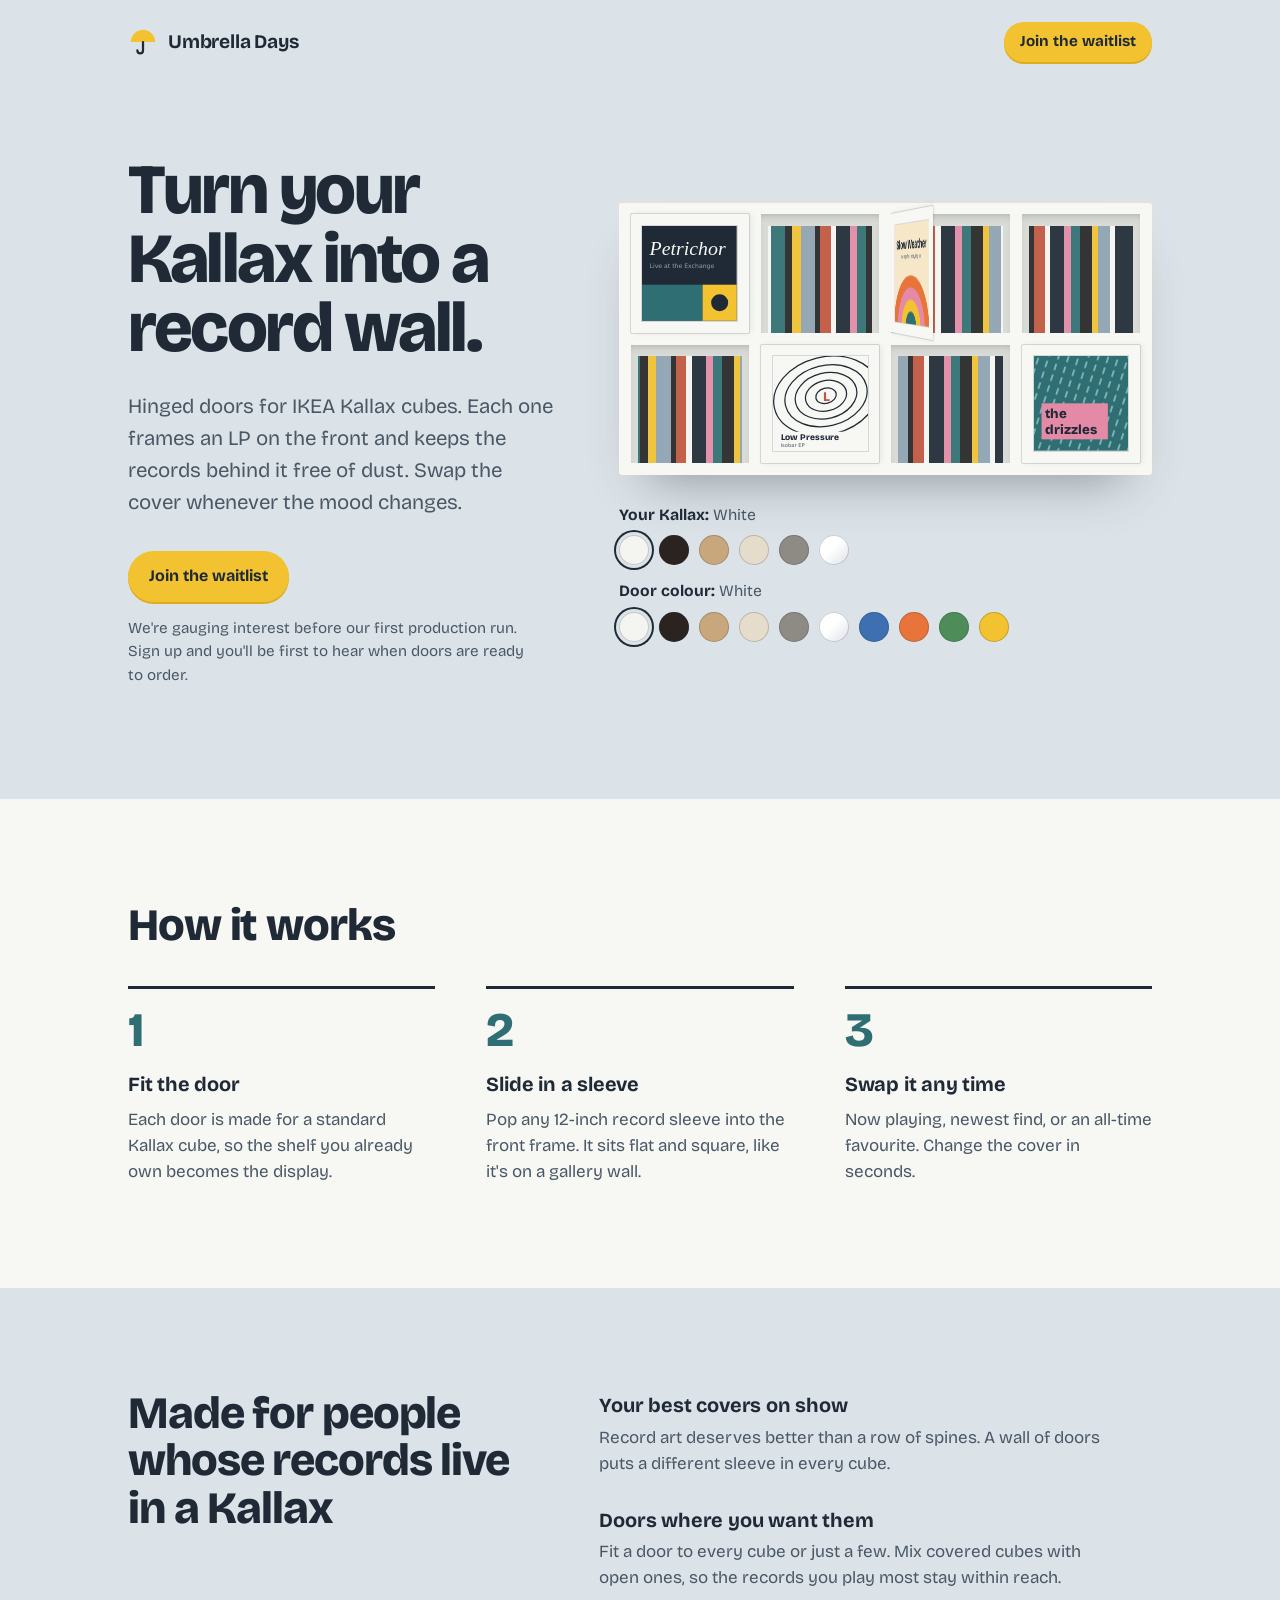
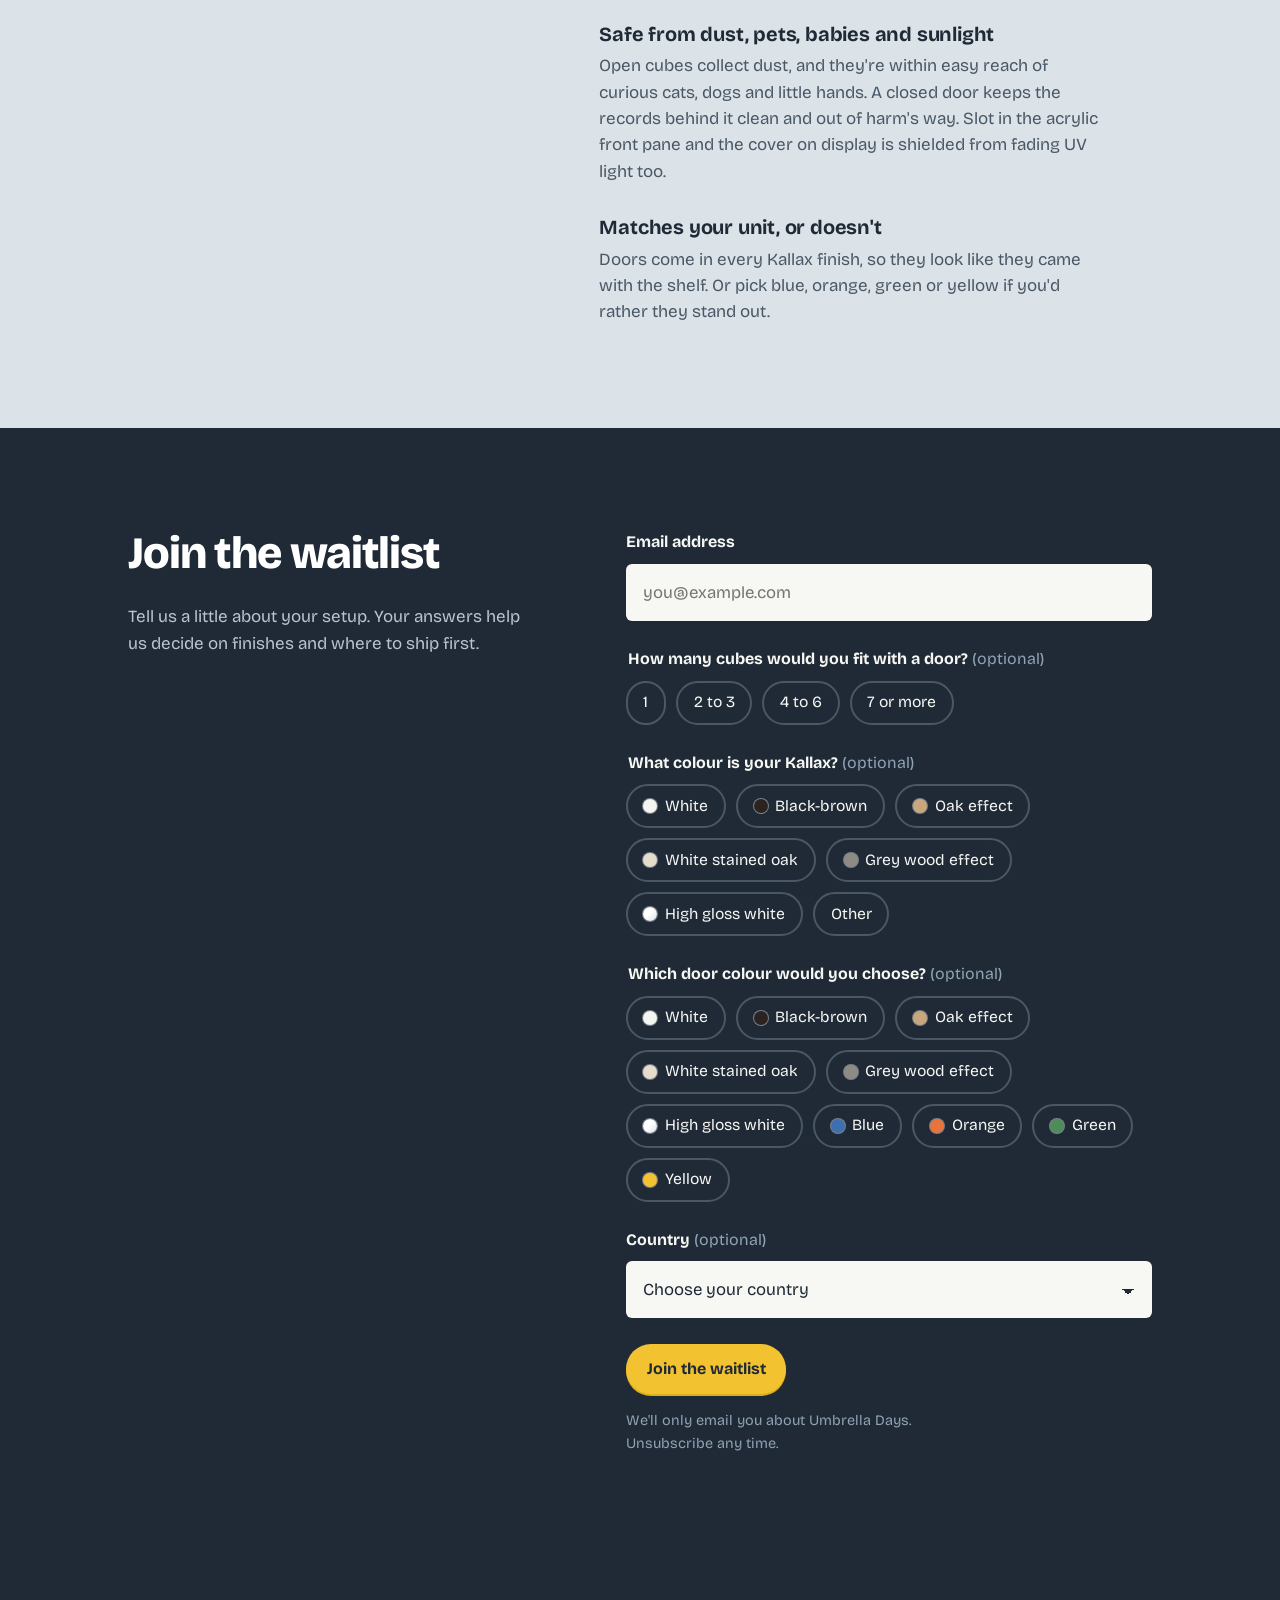
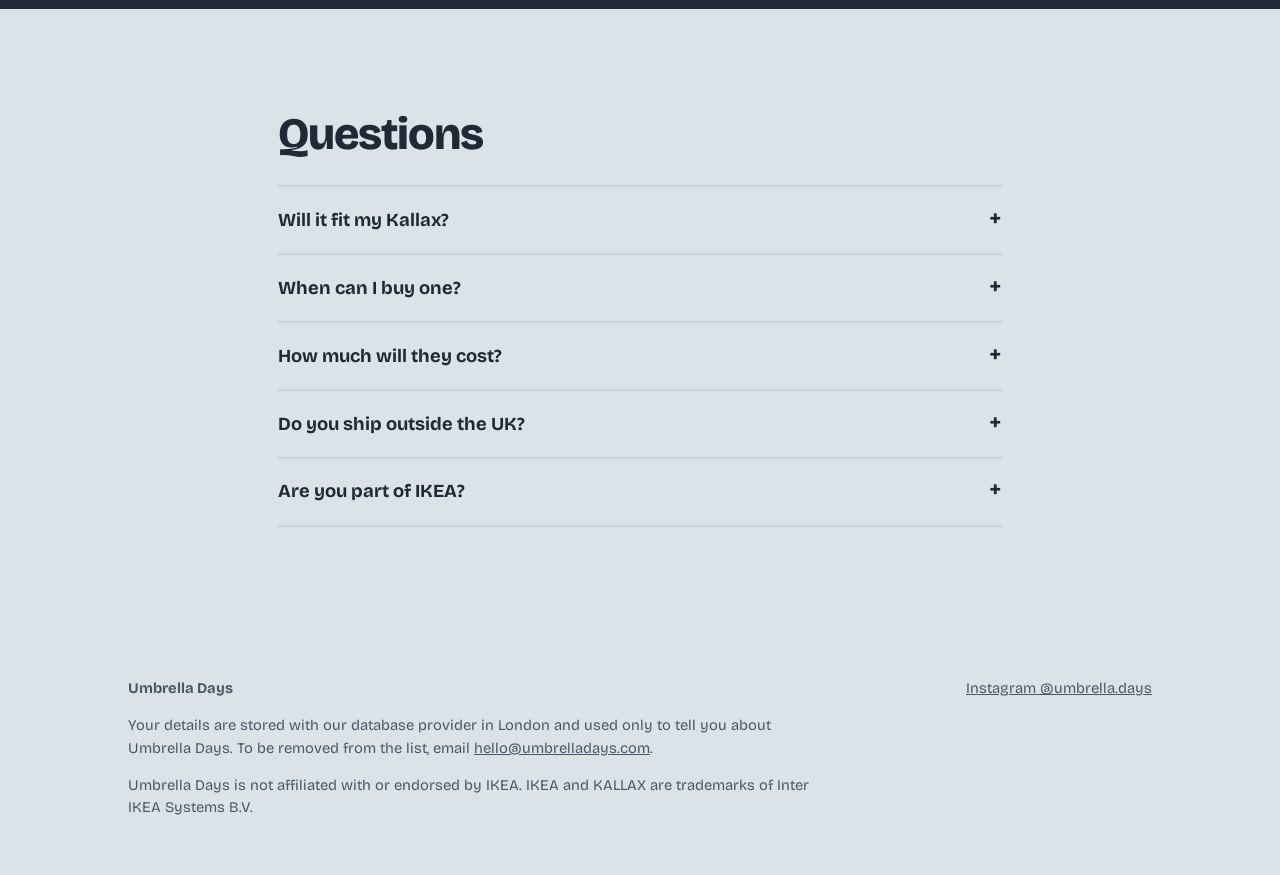
==== index.html @ 8befe879 "Remove the white border around record covers Co-Authored-By: Claude Opus 5.5 <noreply@anthropic.com>" ====
<!doctype html>
<html lang="en-GB">
<head>
<meta charset="utf-8">
<meta name="viewport" content="width=device-width, initial-scale=1">
<title>Umbrella Days — Record display doors for IKEA Kallax</title>
<meta name="description" content="Hinged doors for IKEA Kallax cubes that frame a vinyl record on the front and keep the records behind them dust-free. Join the waitlist.">
<meta property="og:title" content="Umbrella Days — Turn your Kallax into a record wall">
<meta property="og:description" content="Hinged doors for Kallax cubes that frame an LP and keep dust off your records. Join the waitlist.">
<meta property="og:type" content="website">
<meta property="og:url" content="https://umbrelladays.com/">
<link rel="icon" href="data:image/svg+xml,%3Csvg xmlns='http://www.w3.org/2000/svg' viewBox='0 0 32 32'%3E%3Cpath d='M3 16a13 13 0 0 1 26 0z' fill='%23F2C230'/%3E%3Cpath d='M16 16v9a3 3 0 0 1-6 0' fill='none' stroke='%231F2A36' stroke-width='2.4' stroke-linecap='round'/%3E%3C/svg%3E">
<link rel="preconnect" href="https://fonts.googleapis.com">
<link rel="preconnect" href="https://fonts.gstatic.com" crossorigin>
<link href="https://fonts.googleapis.com/css2?family=Bricolage+Grotesque:opsz,wght@12..96,400..800&display=swap" rel="stylesheet">
<style>
  :root {
    --rain: #DCE3E8;
    --rain-deep: #C9D3DB;
    --ink: #1F2A36;
    --ink-soft: #4A5866;
    --kallax: #F7F7F4;
    --kallax-edge: #E2E2DC;
    --cube-inside: #D9DBD6;
    --yellow: #F2C230;
    --yellow-deep: #DDAE1C;
    --teal: #2F6F73;
    --pink: #E48AA6;
    --vinyl: #262626;
    --error: #A3261B;
    --radius: 6px;
    --gutter: clamp(16px, 4vw, 48px);
  }
  * { box-sizing: border-box; }
  html { scroll-behavior: smooth; }
  body {
    margin: 0;
    background: var(--rain);
    color: var(--ink);
    font-family: "Bricolage Grotesque", system-ui, sans-serif;
    font-optical-sizing: auto;
    font-size: 1.0625rem;
    line-height: 1.55;
    -webkit-font-smoothing: antialiased;
  }
  a { color: inherit; }
  :focus-visible { outline: 3px solid var(--ink); outline-offset: 3px; }
  .wrap { max-width: 1120px; margin: 0 auto; padding: 0 var(--gutter); }

  /* Header */
  header.site { padding: 22px 0; }
  header.site .wrap { display: flex; align-items: center; justify-content: space-between; gap: 16px; }
  .brand { display: flex; align-items: center; gap: 10px; font-weight: 700; font-size: 1.2rem; text-decoration: none; letter-spacing: -0.01em; }
  .brand svg { width: 30px; height: 30px; }
  .btn {
    display: inline-block; border: 0; cursor: pointer;
    background: var(--yellow); color: var(--ink);
    font: inherit; font-weight: 700; font-size: 1rem;
    padding: 0.8em 1.3em; border-radius: 999px; text-decoration: none;
    box-shadow: 0 2px 0 var(--yellow-deep);
    transition: transform .12s ease, box-shadow .12s ease;
  }
  .btn:hover { transform: translateY(-1px); box-shadow: 0 3px 0 var(--yellow-deep); }
  .btn:active { transform: translateY(1px); box-shadow: 0 1px 0 var(--yellow-deep); }
  .btn[disabled] { opacity: .6; cursor: progress; }
  .btn-small { padding: .55em 1.05em; font-size: .95rem; }

  /* Hero */
  .hero { padding: clamp(24px, 6vw, 72px) 0 clamp(56px, 9vw, 112px); }
  .hero .wrap { display: grid; grid-template-columns: 1fr 1.25fr; gap: clamp(32px, 5vw, 64px); align-items: center; }
  h1 {
    font-size: clamp(2.6rem, 5.6vw, 4.4rem);
    line-height: .98; letter-spacing: -0.035em; font-weight: 800;
    margin: 0 0 .4em; max-width: 11ch;
  }
  .lede { font-size: clamp(1.1rem, 1.6vw, 1.3rem); color: var(--ink-soft); max-width: 34ch; margin: 0 0 1.6em; }
  .hero-note { font-size: .95rem; color: var(--ink-soft); margin: 1em 0 0; max-width: 40ch; }

  /* Kallax illustration */
  .kallax {
    --gap: clamp(6px, 1.3vw, 12px);
    --frame: var(--kallax); --frame-edge: var(--kallax-edge); --inside: var(--cube-inside); --door: var(--kallax);
    width: 100%;
    background: var(--frame);
    transition: background-color .3s ease;
    padding: var(--gap); display: grid; grid-template-columns: repeat(4, 1fr); gap: var(--gap);
    border-radius: 3px;
    box-shadow: 0 1px 0 var(--frame-edge) inset, 0 30px 50px -28px rgba(31,42,54,.45), 0 0 0 1px var(--frame-edge);
    position: relative;
  }
  .cube {
    position: relative; aspect-ratio: 1; background: var(--inside); perspective: 900px;
    box-shadow: inset 0 6px 10px -6px rgba(0,0,0,.25);
  }
  .spines {
    position: absolute; inset: 10% 6% 0 6%;
    background:
      linear-gradient(90deg,
        #1F2A36 0 7%, #E48AA6 7% 11%, #F7F7F4 11% 16%, #2F6F73 16% 24%, #262626 24% 28%,
        #F2C230 28% 33%, #8FA3B3 33% 41%, #262626 41% 44%, #C2563F 44% 50%, #F7F7F4 50% 53%,
        #1F2A36 53% 61%, #E48AA6 61% 65%, #2F6F73 65% 70%, #262626 70% 77%, #F2C230 77% 80%,
        #8FA3B3 80% 87%, #F7F7F4 87% 90%, #1F2A36 90% 100%);
    background-size: 170% 100%;
    background-position: var(--shift, 0%) 0;
    opacity: .92;
  }
  .door {
    position: absolute; inset: 0; border: 0; padding: 0; cursor: pointer;
    background: var(--door);
    transform-origin: left center; transform-style: preserve-3d;
    transition: transform 1.3s cubic-bezier(.3,.7,.2,1), background-color .3s ease;
    box-shadow: 0 0 0 1px rgba(31,42,54,.14), 2px 0 6px rgba(0,0,0,.08);
    border-radius: 1px;
  }
  .door.open { transform: rotateY(-68deg); }
  .sleeve {
    position: absolute; inset: 10%; overflow: hidden;
    box-shadow: 0 0 0 1px rgba(31,42,54,.15);
  }
  .sleeve svg { display: block; width: 100%; height: 100%; }

  /* Colour pickers under the Kallax drawing */
  .hero-visual { width: min(600px, 100%); margin-left: auto; }
  .picker { margin-top: 28px; display: grid; gap: 14px; }
  .picker-row { display: flex; flex-direction: column; align-items: flex-start; gap: 8px; }
  .picker-label { font-weight: 700; font-size: .98rem; }
  .picker-label output { font-weight: 400; color: var(--ink-soft); }
  .swatches { display: flex; flex-wrap: wrap; gap: 10px; }
  .sw { position: relative; display: block; }
  .sw input { position: absolute; inset: 0; margin: 0; opacity: 0; cursor: pointer; }
  .sw .dot {
    display: block; width: 30px; height: 30px; border-radius: 50%; background: var(--c);
    box-shadow: inset 0 0 0 1px rgba(31,42,54,.22);
    transition: box-shadow .15s ease;
  }
  .sw input:checked + .dot { box-shadow: inset 0 0 0 1px rgba(31,42,54,.22), 0 0 0 3px var(--rain), 0 0 0 5px var(--ink); }
  .sw input:focus-visible + .dot { outline: 3px solid var(--ink); outline-offset: 5px; }
  .vh { position: absolute; width: 1px; height: 1px; overflow: hidden; clip: rect(0 0 0 0); white-space: nowrap; }

  /* Sections */
  section { padding: clamp(56px, 8vw, 104px) 0; }
  h2 { font-size: clamp(1.9rem, 3.6vw, 2.8rem); line-height: 1.05; letter-spacing: -0.025em; font-weight: 800; margin: 0 0 .6em; max-width: 20ch; }
  h3 { font-size: 1.25rem; letter-spacing: -0.01em; margin: 0 0 .35em; font-weight: 700; }
  p { margin: 0 0 1em; }

  .steps { background: var(--kallax); }
  .steps ol { list-style: none; padding: 0; margin: 2.2em 0 0; display: grid; grid-template-columns: repeat(3, 1fr); gap: clamp(24px, 4vw, 56px); counter-reset: step; }
  .steps li { counter-increment: step; border-top: 3px solid var(--ink); padding-top: 1em; }
  .steps li::before { content: counter(step); display: block; font-size: 3rem; font-weight: 800; line-height: 1; margin-bottom: .3em; color: var(--teal); }
  .steps li p { color: var(--ink-soft); max-width: 30ch; margin: 0; }

  .why .wrap { display: grid; grid-template-columns: 1fr 1.4fr; gap: clamp(32px, 6vw, 80px); align-items: start; }
  .why dl { margin: 0; display: grid; gap: 1.6em; }
  .why dt { font-weight: 700; font-size: 1.25rem; letter-spacing: -0.01em; }
  .why dd { margin: .2em 0 0; color: var(--ink-soft); max-width: 46ch; }

  /* Waitlist */
  .waitlist { background: var(--ink); color: var(--kallax); }
  .waitlist .wrap { display: grid; grid-template-columns: 1fr 1.25fr; gap: clamp(32px, 6vw, 80px); }
  .waitlist h2 { color: #fff; }
  .waitlist .intro p { color: #B9C4CF; max-width: 36ch; }
  form { display: grid; gap: 26px; }
  fieldset { border: 0; padding: 0; margin: 0; min-width: 0; }
  legend, label.field-label { display: block; font-weight: 700; margin-bottom: .55em; font-size: 1rem; }
  .optional { font-weight: 400; color: #8FA3B3; }
  input[type=email], select {
    width: 100%; font: inherit; font-size: 1.05rem; color: var(--ink);
    background: var(--kallax); border: 2px solid transparent; border-radius: var(--radius);
    padding: .8em .9em;
  }
  input[type=email]:focus, select:focus { outline: none; border-color: var(--yellow); }
  input[type=email][aria-invalid=true] { border-color: #F08A7E; }
  select { appearance: none; background-image: linear-gradient(45deg, transparent 50%, var(--ink) 50%), linear-gradient(135deg, var(--ink) 50%, transparent 50%); background-position: calc(100% - 22px) 55%, calc(100% - 16px) 55%; background-size: 6px 6px; background-repeat: no-repeat; padding-right: 2.6em; }
  .chips { display: flex; flex-wrap: wrap; gap: 10px; }
  .chip { position: relative; }
  .chip input { position: absolute; opacity: 0; inset: 0; margin: 0; cursor: pointer; }
  .chip span {
    display: inline-flex; align-items: center; gap: .5em;
    padding: .5em 1em; border-radius: 999px; border: 2px solid #4A5866;
    font-size: .98rem; transition: background .15s, border-color .15s, color .15s;
  }
  .chip input:checked + span { background: var(--yellow); border-color: var(--yellow); color: var(--ink); font-weight: 700; }
  .chip input:focus-visible + span { outline: 3px solid var(--yellow); outline-offset: 2px; }
  .swatch { width: 14px; height: 14px; border-radius: 50%; box-shadow: 0 0 0 1px rgba(255,255,255,.4); }
  .hp { position: absolute; left: -9999px; width: 1px; height: 1px; overflow: hidden; }
  .form-foot { display: flex; flex-wrap: wrap; align-items: center; gap: 16px 24px; }
  .consent { font-size: .9rem; color: #8FA3B3; margin: 0; max-width: 40ch; }
  .msg { margin: 0; font-weight: 600; min-height: 1.5em; }
  .msg.error { color: #F7A89E; }
  .success { display: none; }
  .success.show { display: block; }
  .success h3 { font-size: 1.8rem; color: var(--yellow); margin-bottom: .4em; letter-spacing: -0.02em; }
  .success p { color: #B9C4CF; max-width: 40ch; }

  /* FAQ */
  .faq .wrap { max-width: 820px; }
  details { border-top: 2px solid var(--rain-deep); padding: 1.1em 0; }
  details:last-of-type { border-bottom: 2px solid var(--rain-deep); }
  summary { cursor: pointer; font-weight: 700; font-size: 1.15rem; list-style: none; display: flex; justify-content: space-between; gap: 16px; }
  summary::-webkit-details-marker { display: none; }
  summary::after { content: "+"; font-size: 1.5rem; line-height: 1; transition: transform .2s; }
  details[open] summary::after { transform: rotate(45deg); }
  details p { color: var(--ink-soft); margin: .7em 0 0; max-width: 60ch; }

  footer { padding: 48px 0 56px; font-size: .92rem; color: var(--ink-soft); }
  footer .wrap { display: grid; gap: 14px; }
  footer .row { display: flex; flex-wrap: wrap; justify-content: space-between; gap: 12px; }
  footer p { margin: 0; max-width: 70ch; }

  @media (max-width: 860px) {
    .hero .wrap, .why .wrap, .waitlist .wrap { grid-template-columns: 1fr; }
    .hero-visual { margin: 0 auto; width: 100%; }    .steps ol { grid-template-columns: 1fr; }
  }
  @media (prefers-reduced-motion: reduce) {
    html { scroll-behavior: auto; }
    .door, .btn, .chip span, summary::after { transition: none; }
  }
</style>
</head>
<body>

<header class="site">
  <div class="wrap">
    <a class="brand" href="#top" aria-label="Umbrella Days home">
      <svg viewBox="0 0 32 32" aria-hidden="true"><path d="M3 16a13 13 0 0 1 26 0z" fill="#F2C230"/><path d="M16 16v9a3 3 0 0 1-6 0" fill="none" stroke="#1F2A36" stroke-width="2.4" stroke-linecap="round"/></svg>
      Umbrella Days
    </a>
    <a class="btn btn-small" href="#waitlist">Join the waitlist</a>
  </div>
</header>

<main id="top">
  <div class="hero">
    <div class="wrap">
      <div>
        <h1>Turn your Kallax into a record wall.</h1>
        <p class="lede">Hinged doors for IKEA Kallax cubes. Each one frames an LP on the front and keeps the records behind it free of dust. Swap the cover whenever the mood changes.</p>
        <a class="btn" href="#waitlist">Join the waitlist</a>
        <p class="hero-note">We're gauging interest before our first production run. Sign up and you'll be first to hear when doors are ready to order.</p>
      </div>
      <div class="hero-visual">
      <div class="kallax" role="img" aria-label="Illustration of an eight-cube Kallax unit with doors on four of the cubes, each door displaying a record sleeve. The other four cubes are open, with records stored on their edges.">
        <!-- Top row -->
        <div class="cube"><div class="spines" style="--shift:0%"></div><button class="door" type="button" tabindex="-1" aria-hidden="true"><span class="sleeve">
          <svg viewBox="0 0 100 100" preserveAspectRatio="xMidYMid slice">
            <rect width="100" height="100" fill="#1F2A36"/>
            <rect x="0" y="62" width="64" height="38" fill="#2F6F73"/>
            <rect x="64" y="62" width="36" height="38" fill="#F2C230"/>
            <circle cx="82" cy="81" r="9" fill="#1F2A36"/>
            <text x="8" y="31" font-family="Georgia, serif" font-style="italic" font-size="21" fill="#F7F7F4">Petrichor</text>
            <text x="8" y="44" font-family="system-ui, sans-serif" font-size="6.5" fill="#8FA3B3">Live at the Exchange</text>
          </svg></span></button></div>
        <div class="cube"><div class="spines" style="--shift:35%"></div></div>
        <div class="cube"><div class="spines" style="--shift:70%"></div><button class="door" type="button" tabindex="-1" aria-hidden="true" data-auto-open><span class="sleeve">
          <svg viewBox="0 0 100 100" preserveAspectRatio="xMidYMid slice">
            <rect width="100" height="100" fill="#F6E7C8"/>
            <circle cx="50" cy="104" r="52" fill="#E8743B"/>
            <circle cx="50" cy="104" r="40" fill="#E48AA6"/>
            <circle cx="50" cy="104" r="28" fill="#F2C230"/>
            <circle cx="50" cy="104" r="16" fill="#2F6F73"/>
            <text x="50" y="25" text-anchor="middle" font-family="'Bricolage Grotesque', system-ui, sans-serif" font-weight="800" font-size="13" fill="#1F2A36">Slow Weather</text>
            <text x="50" y="35" text-anchor="middle" font-family="'Bricolage Grotesque', system-ui, sans-serif" font-size="6" fill="#4A5866">songs for staying in</text>
          </svg></span></button></div>
        <div class="cube"><div class="spines" style="--shift:100%"></div></div>
        <!-- Bottom row -->
        <div class="cube"><div class="spines" style="--shift:55%"></div></div>
        <div class="cube"><div class="spines" style="--shift:15%"></div><button class="door" type="button" tabindex="-1" aria-hidden="true"><span class="sleeve">
          <svg viewBox="0 0 100 100" preserveAspectRatio="xMidYMid slice">
            <rect width="100" height="100" fill="#F7F7F4"/>
            <g fill="none" stroke="#1F2A36" stroke-width="1.3" transform="rotate(-14 56 42)">
              <ellipse cx="56" cy="42" rx="11" ry="8"/>
              <ellipse cx="56" cy="42" rx="22" ry="16"/>
              <ellipse cx="56" cy="42" rx="33" ry="24"/>
              <ellipse cx="56" cy="42" rx="44" ry="32"/>
              <ellipse cx="56" cy="42" rx="56" ry="41"/>
            </g>
            <text x="56" y="47" text-anchor="middle" font-family="'Bricolage Grotesque', system-ui, sans-serif" font-weight="800" font-size="14" fill="#C2563F">L</text>
            <rect x="0" y="80" width="100" height="20" fill="#F7F7F4"/>
            <text x="8" y="89" font-family="'Bricolage Grotesque', system-ui, sans-serif" font-weight="800" font-size="9" fill="#1F2A36">Low Pressure</text>
            <text x="8" y="96" font-family="system-ui, sans-serif" font-size="5.5" fill="#4A5866">Isobar EP</text>
          </svg></span></button></div>
        <div class="cube"><div class="spines" style="--shift:85%"></div></div>
        <div class="cube"><div class="spines" style="--shift:45%"></div><button class="door" type="button" tabindex="-1" aria-hidden="true"><span class="sleeve">
          <svg viewBox="0 0 100 100" preserveAspectRatio="xMidYMid slice">
            <defs>
              <pattern id="rain" width="10" height="12" patternUnits="userSpaceOnUse" patternTransform="rotate(18)">
                <line x1="5" y1="1" x2="5" y2="7" stroke="#9FD0CF" stroke-width="1.4" stroke-linecap="round"/>
              </pattern>
            </defs>
            <rect width="100" height="100" fill="#2F6F73"/>
            <rect width="100" height="100" fill="url(#rain)"/>
            <rect x="8" y="50" width="70" height="38" fill="#E48AA6"/>
            <text x="12" y="66" font-family="'Bricolage Grotesque', system-ui, sans-serif" font-weight="800" font-size="14" fill="#1F2A36">the</text>
            <text x="12" y="82" font-family="'Bricolage Grotesque', system-ui, sans-serif" font-weight="800" font-size="14" fill="#1F2A36">drizzles</text>
          </svg></span></button></div>
      </div>
      <div class="picker">
        <fieldset class="picker-row">
          <legend class="vh">Your Kallax colour</legend>
          <span class="picker-label" aria-hidden="true">Your Kallax: <output id="kallax-name">White</output></span>
          <div class="swatches">
            <label class="sw" title="White"><input type="radio" name="hero_kallax" value="white" checked><span class="dot" style="--c:#F4F4F0"></span><span class="vh">White</span></label>
            <label class="sw" title="Black-brown"><input type="radio" name="hero_kallax" value="black_brown"><span class="dot" style="--c:#2A2320"></span><span class="vh">Black-brown</span></label>
            <label class="sw" title="Oak effect"><input type="radio" name="hero_kallax" value="oak_effect"><span class="dot" style="--c:#C9A77C"></span><span class="vh">Oak effect</span></label>
            <label class="sw" title="White stained oak"><input type="radio" name="hero_kallax" value="white_stained_oak"><span class="dot" style="--c:#E6DCCB"></span><span class="vh">White stained oak</span></label>
            <label class="sw" title="Grey wood effect"><input type="radio" name="hero_kallax" value="grey_wood_effect"><span class="dot" style="--c:#8E8B85"></span><span class="vh">Grey wood effect</span></label>
            <label class="sw" title="High gloss white"><input type="radio" name="hero_kallax" value="high_gloss_white"><span class="dot" style="--c:linear-gradient(135deg,#fff 45%,#DDE2E7)"></span><span class="vh">High gloss white</span></label>
          </div>
        </fieldset>
        <fieldset class="picker-row">
          <legend class="vh">Door colour</legend>
          <span class="picker-label" aria-hidden="true">Door colour: <output id="door-name">White</output></span>
          <div class="swatches">
            <label class="sw" title="White"><input type="radio" name="hero_door" value="white" checked><span class="dot" style="--c:#F4F4F0"></span><span class="vh">White</span></label>
            <label class="sw" title="Black-brown"><input type="radio" name="hero_door" value="black_brown"><span class="dot" style="--c:#2A2320"></span><span class="vh">Black-brown</span></label>
            <label class="sw" title="Oak effect"><input type="radio" name="hero_door" value="oak_effect"><span class="dot" style="--c:#C9A77C"></span><span class="vh">Oak effect</span></label>
            <label class="sw" title="White stained oak"><input type="radio" name="hero_door" value="white_stained_oak"><span class="dot" style="--c:#E6DCCB"></span><span class="vh">White stained oak</span></label>
            <label class="sw" title="Grey wood effect"><input type="radio" name="hero_door" value="grey_wood_effect"><span class="dot" style="--c:#8E8B85"></span><span class="vh">Grey wood effect</span></label>
            <label class="sw" title="High gloss white"><input type="radio" name="hero_door" value="high_gloss_white"><span class="dot" style="--c:linear-gradient(135deg,#fff 45%,#DDE2E7)"></span><span class="vh">High gloss white</span></label>
            <label class="sw" title="Blue"><input type="radio" name="hero_door" value="blue"><span class="dot" style="--c:#3E6FB0"></span><span class="vh">Blue</span></label>
            <label class="sw" title="Orange"><input type="radio" name="hero_door" value="orange"><span class="dot" style="--c:#E8743B"></span><span class="vh">Orange</span></label>
            <label class="sw" title="Green"><input type="radio" name="hero_door" value="green"><span class="dot" style="--c:#4E8C5A"></span><span class="vh">Green</span></label>
            <label class="sw" title="Yellow"><input type="radio" name="hero_door" value="yellow"><span class="dot" style="--c:#F2C230"></span><span class="vh">Yellow</span></label>
          </div>
        </fieldset>
      </div>
      </div>
    </div>
  </div>

  <section class="steps" aria-labelledby="how-title">
    <div class="wrap">
      <h2 id="how-title">How it works</h2>
      <ol>
        <li><h3>Fit the door</h3><p>Each door is made for a standard Kallax cube, so the shelf you already own becomes the display.</p></li>
        <li><h3>Slide in a sleeve</h3><p>Pop any 12-inch record sleeve into the front frame. It sits flat and square, like it's on a gallery wall.</p></li>
        <li><h3>Swap it any time</h3><p>Now playing, newest find, or an all-time favourite. Change the cover in seconds.</p></li>
      </ol>
    </div>
  </section>

  <section class="why" aria-labelledby="why-title">
    <div class="wrap">
      <h2 id="why-title">Made for people whose records live in a Kallax</h2>
      <dl>
        <div><dt>Your best covers on show</dt><dd>Record art deserves better than a row of spines. A wall of doors puts a different sleeve in every cube.</dd></div>
        <div><dt>Doors where you want them</dt><dd>Fit a door to every cube or just a few. Mix covered cubes with open ones, so the records you play most stay within reach.</dd></div>
        <div><dt>Safe from dust, pets, babies and sunlight</dt><dd>Open cubes collect dust, and they're within easy reach of curious cats, dogs and little hands. A closed door keeps the records behind it clean and out of harm's way. Slot in the acrylic front pane and the cover on display is shielded from fading UV light too.</dd></div>
        <div><dt>Matches your unit, or doesn't</dt><dd>Doors come in every Kallax finish, so they look like they came with the shelf. Or pick blue, orange, green or yellow if you'd rather they stand out.</dd></div>
      </dl>
    </div>
  </section>

  <section class="waitlist" id="waitlist" aria-labelledby="waitlist-title">
    <div class="wrap">
      <div class="intro">
        <h2 id="waitlist-title">Join the waitlist</h2>
        <p>Tell us a little about your setup. Your answers help us decide on finishes and where to ship first.</p>
      </div>

      <div>
        <form id="waitlist-form" novalidate>
          <div>
            <label class="field-label" for="email">Email address</label>
            <input type="email" id="email" name="email" autocomplete="email" required maxlength="254" placeholder="you@example.com">
          </div>

          <fieldset>
            <legend>How many cubes would you fit with a door? <span class="optional">(optional)</span></legend>
            <div class="chips">
              <label class="chip"><input type="radio" name="doors" value="1"><span>1</span></label>
              <label class="chip"><input type="radio" name="doors" value="2-3"><span>2 to 3</span></label>
              <label class="chip"><input type="radio" name="doors" value="4-6"><span>4 to 6</span></label>
              <label class="chip"><input type="radio" name="doors" value="7+"><span>7 or more</span></label>
            </div>
          </fieldset>

          <fieldset>
            <legend>What colour is your Kallax? <span class="optional">(optional)</span></legend>
            <div class="chips">
              <label class="chip"><input type="radio" name="colour" value="white"><span><i class="swatch" style="background:#F4F4F0"></i>White</span></label>
              <label class="chip"><input type="radio" name="colour" value="black_brown"><span><i class="swatch" style="background:#2A2320"></i>Black-brown</span></label>
              <label class="chip"><input type="radio" name="colour" value="oak_effect"><span><i class="swatch" style="background:#C9A77C"></i>Oak effect</span></label>
              <label class="chip"><input type="radio" name="colour" value="white_stained_oak"><span><i class="swatch" style="background:#E6DCCB"></i>White stained oak</span></label>
              <label class="chip"><input type="radio" name="colour" value="grey_wood_effect"><span><i class="swatch" style="background:#8E8B85"></i>Grey wood effect</span></label>
              <label class="chip"><input type="radio" name="colour" value="high_gloss_white"><span><i class="swatch" style="background:linear-gradient(135deg,#fff 45%,#DDE2E7)"></i>High gloss white</span></label>
              <label class="chip"><input type="radio" name="colour" value="other"><span>Other</span></label>
            </div>
          </fieldset>

          <fieldset>
            <legend>Which door colour would you choose? <span class="optional">(optional)</span></legend>
            <div class="chips">
              <label class="chip"><input type="radio" name="door_colour" value="white"><span><i class="swatch" style="background:#F4F4F0"></i>White</span></label>
              <label class="chip"><input type="radio" name="door_colour" value="black_brown"><span><i class="swatch" style="background:#2A2320"></i>Black-brown</span></label>
              <label class="chip"><input type="radio" name="door_colour" value="oak_effect"><span><i class="swatch" style="background:#C9A77C"></i>Oak effect</span></label>
              <label class="chip"><input type="radio" name="door_colour" value="white_stained_oak"><span><i class="swatch" style="background:#E6DCCB"></i>White stained oak</span></label>
              <label class="chip"><input type="radio" name="door_colour" value="grey_wood_effect"><span><i class="swatch" style="background:#8E8B85"></i>Grey wood effect</span></label>
              <label class="chip"><input type="radio" name="door_colour" value="high_gloss_white"><span><i class="swatch" style="background:linear-gradient(135deg,#fff 45%,#DDE2E7)"></i>High gloss white</span></label>
              <label class="chip"><input type="radio" name="door_colour" value="blue"><span><i class="swatch" style="background:#3E6FB0"></i>Blue</span></label>
              <label class="chip"><input type="radio" name="door_colour" value="orange"><span><i class="swatch" style="background:#E8743B"></i>Orange</span></label>
              <label class="chip"><input type="radio" name="door_colour" value="green"><span><i class="swatch" style="background:#4E8C5A"></i>Green</span></label>
              <label class="chip"><input type="radio" name="door_colour" value="yellow"><span><i class="swatch" style="background:#F2C230"></i>Yellow</span></label>
            </div>
          </fieldset>

          <div>
            <label class="field-label" for="country">Country <span class="optional">(optional)</span></label>
            <select id="country" name="country">
              <option value="">Choose your country</option>
              <option>United Kingdom</option>
              <option>Ireland</option>
              <option>Germany</option>
              <option>France</option>
              <option>Netherlands</option>
              <option>Belgium</option>
              <option>Spain</option>
              <option>Italy</option>
              <option>Sweden</option>
              <option>Denmark</option>
              <option>Norway</option>
              <option>United States</option>
              <option>Canada</option>
              <option>Australia</option>
              <option>Other</option>
            </select>
          </div>

          <div class="hp" aria-hidden="true">
            <label for="website">Leave this empty</label>
            <input type="text" id="website" name="website" tabindex="-1" autocomplete="off">
          </div>

          <div class="form-foot">
            <button class="btn" type="submit" id="submit-btn">Join the waitlist</button>
            <p class="consent">We'll only email you about Umbrella Days. Unsubscribe any time.</p>
          </div>
          <p class="msg" id="form-msg" role="status" aria-live="polite"></p>
        </form>

        <div class="success" id="success" role="status" aria-live="polite" tabindex="-1">
          <h3>You're on the list.</h3>
          <p>Thanks for helping shape Umbrella Days. We'll email you when doors are ready to order. In the meantime, follow along on Instagram at <a href="https://www.instagram.com/umbrella.days/" rel="noopener">@umbrella.days</a>.</p>
        </div>
      </div>
    </div>
  </section>

  <section class="faq" aria-labelledby="faq-title">
    <div class="wrap">
      <h2 id="faq-title">Questions</h2>
      <details>
        <summary>Will it fit my Kallax?</summary>
        <p>The doors are designed around the standard Kallax cube, which is the same size in every Kallax unit, from the 1×4 to the 5×5.</p>
      </details>
      <details>
        <summary>When can I buy one?</summary>
        <p>We're still finalising the design. Join the waitlist and you'll be first to hear when the first batch is ready to order.</p>
      </details>
      <details>
        <summary>How much will they cost?</summary>
        <p>We haven't set a price yet. Everyone on the waitlist will hear it first.</p>
      </details>
      <details>
        <summary>Do you ship outside the UK?</summary>
        <p>We're starting in the UK. Tell us your country on the form so we know where to plan for next.</p>
      </details>
      <details>
        <summary>Are you part of IKEA?</summary>
        <p>No. Umbrella Days is an independent brand making accessories for IKEA furniture.</p>
      </details>
    </div>
  </section>
</main>

<footer>
  <div class="wrap">
    <div class="row">
      <strong>Umbrella Days</strong>
      <a href="https://www.instagram.com/umbrella.days/" rel="noopener">Instagram @umbrella.days</a>
    </div>
    <p>Your details are stored with our database provider in London and used only to tell you about Umbrella Days. To be removed from the list, email <a href="mailto:hello@umbrelladays.com">hello@umbrelladays.com</a>.</p>
    <p>Umbrella Days is not affiliated with or endorsed by IKEA. IKEA and KALLAX are trademarks of Inter IKEA Systems B.V.</p>
  </div>
</footer>

<script>
  // Supabase connection. The publishable key is safe in the browser:
  // the database only lets visitors add a row, never read the list.
  const SUPABASE_URL = "https://adfhjzvojlhftomttiwm.supabase.co";
  const SUPABASE_KEY = "sb_publishable_XMPh9mFzAHGBZTZZUKZKTw_MkfEDpqu";

  // Door animation: one door swings open on load; clicking any door toggles it.
  const reduceMotion = window.matchMedia("(prefers-reduced-motion: reduce)").matches;
  document.querySelectorAll(".door").forEach((door) => {
    door.addEventListener("click", () => door.classList.toggle("open"));
  });
  const autoDoor = document.querySelector("[data-auto-open]");
  if (autoDoor) {
    if (reduceMotion) autoDoor.classList.add("open");
    else setTimeout(() => autoDoor.classList.add("open"), 700);
  }

  // Colour pickers: recolour the drawing, and keep the form's answers in step.
  // The form is only filled once someone actually picks a colour, so the
  // drawing's default of white doesn't count as an answer.
  const KALLAX = {
    white:             { label: "White",             frame: "#F7F7F4", edge: "#E2E2DC", inside: "#D9DBD6" },
    black_brown:       { label: "Black-brown",       frame: "#2A2320", edge: "#1D1815", inside: "#1E1916" },
    oak_effect:        { label: "Oak effect",        frame: "#C9A77C", edge: "#B38F63", inside: "#A88B67" },
    white_stained_oak: { label: "White stained oak", frame: "#E6DCCB", edge: "#D3C6B0", inside: "#C6BAA5" },
    grey_wood_effect:  { label: "Grey wood effect",  frame: "#8E8B85", edge: "#7A7771", inside: "#6F6C67" },
    high_gloss_white:  { label: "High gloss white",  frame: "linear-gradient(160deg,#FFFFFF 40%,#E9EDF0)", edge: "#E1E5E9", inside: "#DCDFE2" },
  };
  const DOORS = {
    white: ["White", "#F7F7F4"], black_brown: ["Black-brown", "#2A2320"],
    oak_effect: ["Oak effect", "#C9A77C"], white_stained_oak: ["White stained oak", "#E6DCCB"],
    grey_wood_effect: ["Grey wood effect", "#8E8B85"], high_gloss_white: ["High gloss white", "linear-gradient(160deg,#FFFFFF 40%,#E9EDF0)"],
    blue: ["Blue", "#3E6FB0"], orange: ["Orange", "#E8743B"], green: ["Green", "#4E8C5A"], yellow: ["Yellow", "#F2C230"],
  };
  const kallaxEl = document.querySelector(".kallax");
  const check = (name, value) => {
    const el = document.querySelector(`input[name="${name}"][value="${value}"]`);
    if (el) el.checked = true;
  };
  function setKallax(v) {
    const k = KALLAX[v]; if (!k) return;
    kallaxEl.style.setProperty("--frame", k.frame);
    kallaxEl.style.setProperty("--frame-edge", k.edge);
    kallaxEl.style.setProperty("--inside", k.inside);
    document.getElementById("kallax-name").textContent = k.label;
    check("hero_kallax", v);
  }
  function setDoor(v) {
    const d = DOORS[v]; if (!d) return;
    kallaxEl.style.setProperty("--door", d[1]);
    document.getElementById("door-name").textContent = d[0];
    check("hero_door", v);
  }
  document.addEventListener("change", (e) => {
    const { name, value } = e.target;
    if (name === "hero_kallax") { setKallax(value); check("colour", value); }
    if (name === "hero_door")   { setDoor(value);   check("door_colour", value); }
    if (name === "colour")      setKallax(value);
    if (name === "door_colour") setDoor(value);
  });

  // Waitlist form
  const form = document.getElementById("waitlist-form");
  const emailInput = document.getElementById("email");
  const msg = document.getElementById("form-msg");
  const btn = document.getElementById("submit-btn");
  const success = document.getElementById("success");
  const params = new URLSearchParams(location.search);
  const clip = (v, n) => (v ? String(v).slice(0, n) : null);

  function showSuccess() {
    form.hidden = true;
    success.classList.add("show");
    success.focus();
  }
  function showError(text) {
    msg.textContent = text;
    msg.className = "msg error";
  }

  form.addEventListener("submit", async (e) => {
    e.preventDefault();
    msg.textContent = "";
    msg.className = "msg";
    emailInput.removeAttribute("aria-invalid");

    // Bots fill the hidden field; quietly accept and discard.
    if (form.website.value) { showSuccess(); return; }

    const email = emailInput.value.trim();
    if (!/^[^@\s]+@[^@\s]+\.[^@\s]+$/.test(email)) {
      emailInput.setAttribute("aria-invalid", "true");
      emailInput.focus();
      showError("Enter an email address like you@example.com.");
      return;
    }

    const data = new FormData(form);
    const row = {
      email,
      doors: data.get("doors") || null,
      colour: data.get("colour") || null,
      door_colour: data.get("door_colour") || null,
      country: data.get("country") || null,
      utm_source: clip(params.get("utm_source"), 100),
      utm_medium: clip(params.get("utm_medium"), 100),
      utm_campaign: clip(params.get("utm_campaign"), 100),
      referrer: clip(document.referrer, 500),
    };

    btn.disabled = true;
    btn.textContent = "Joining…";
    try {
      const res = await fetch(`${SUPABASE_URL}/rest/v1/waitlist`, {
        method: "POST",
        headers: {
          apikey: SUPABASE_KEY,
          "Content-Type": "application/json",
          Prefer: "return=minimal",
        },
        body: JSON.stringify(row),
      });
      if (res.ok) { showSuccess(); return; }
      const body = await res.json().catch(() => ({}));
      if (res.status === 409 || body.code === "23505") {
        showError("That email is already on the list. We'll be in touch.");
      } else {
        showError("Your details didn't send. Check your connection and try again.");
      }
    } catch (err) {
      showError("Your details didn't send. Check your connection and try again.");
    } finally {
      btn.disabled = false;
      btn.textContent = "Join the waitlist";
    }
  });
</script>
</body>
</html>
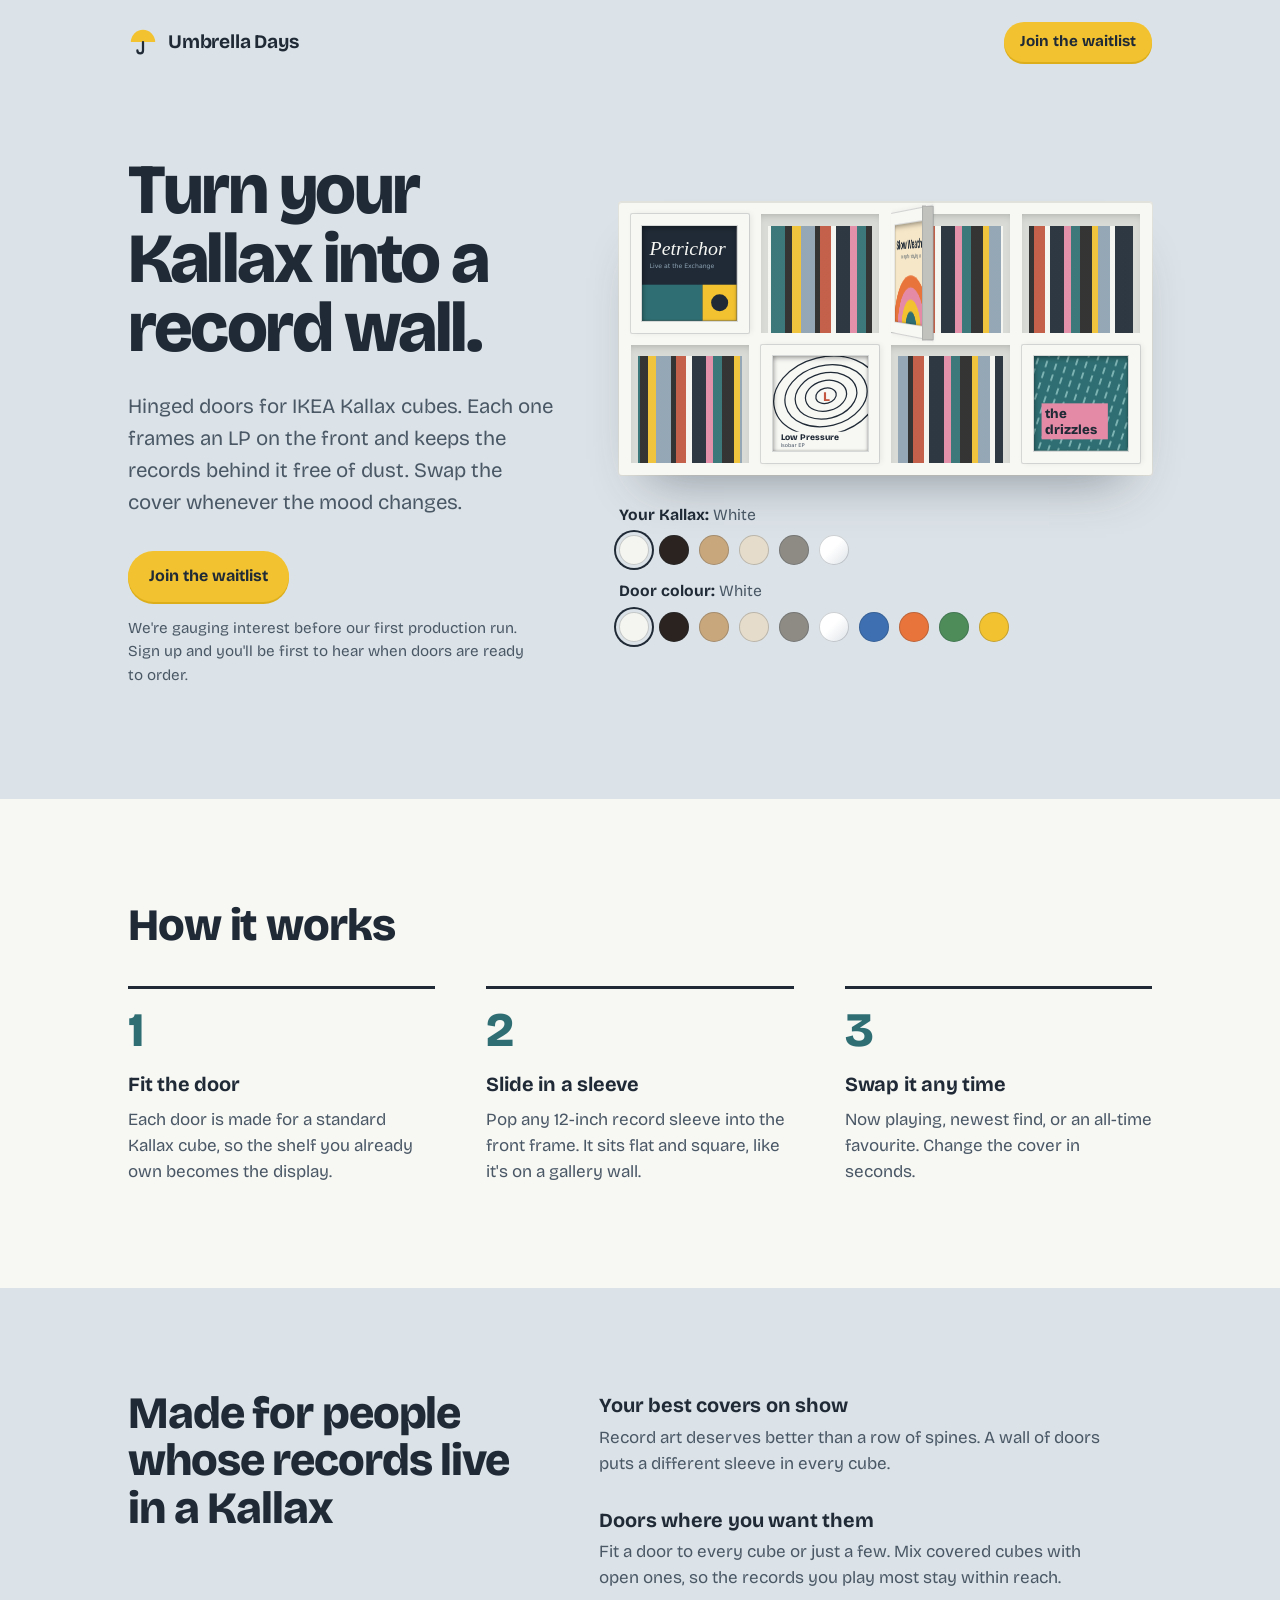
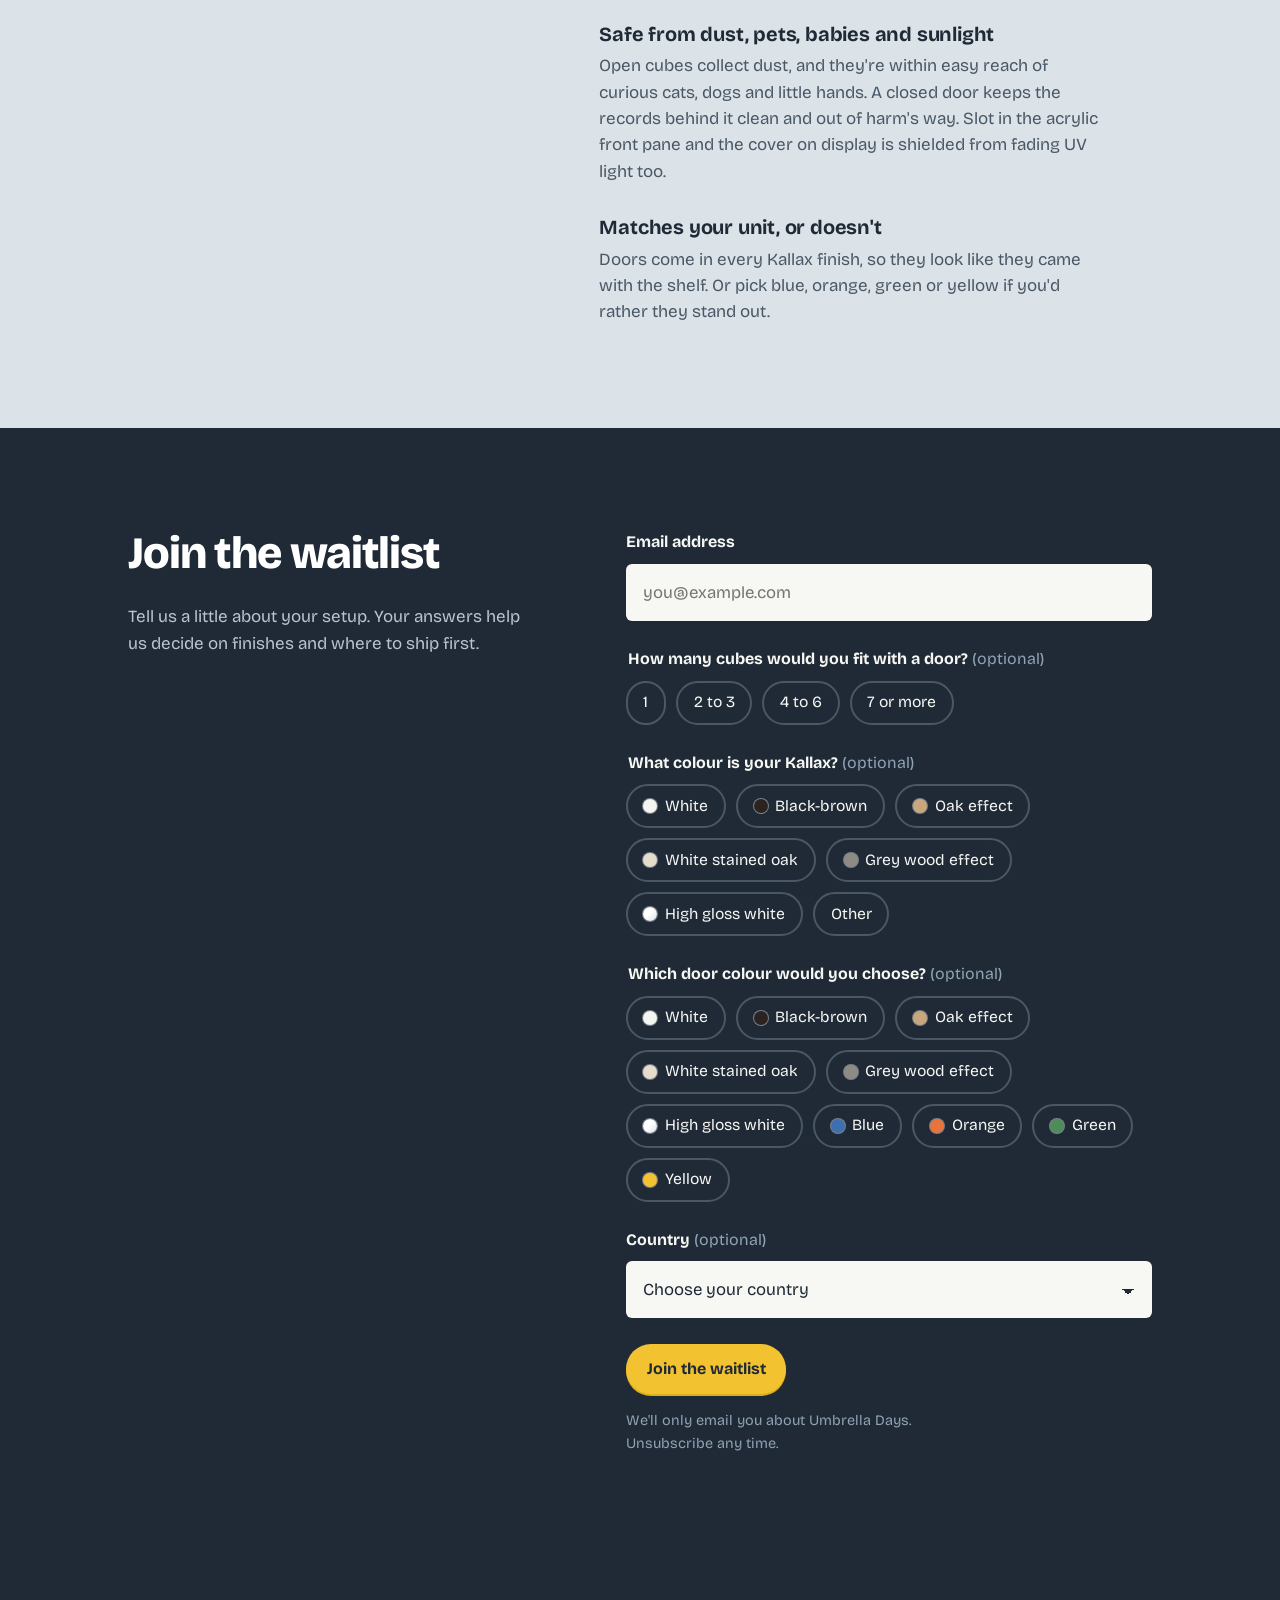
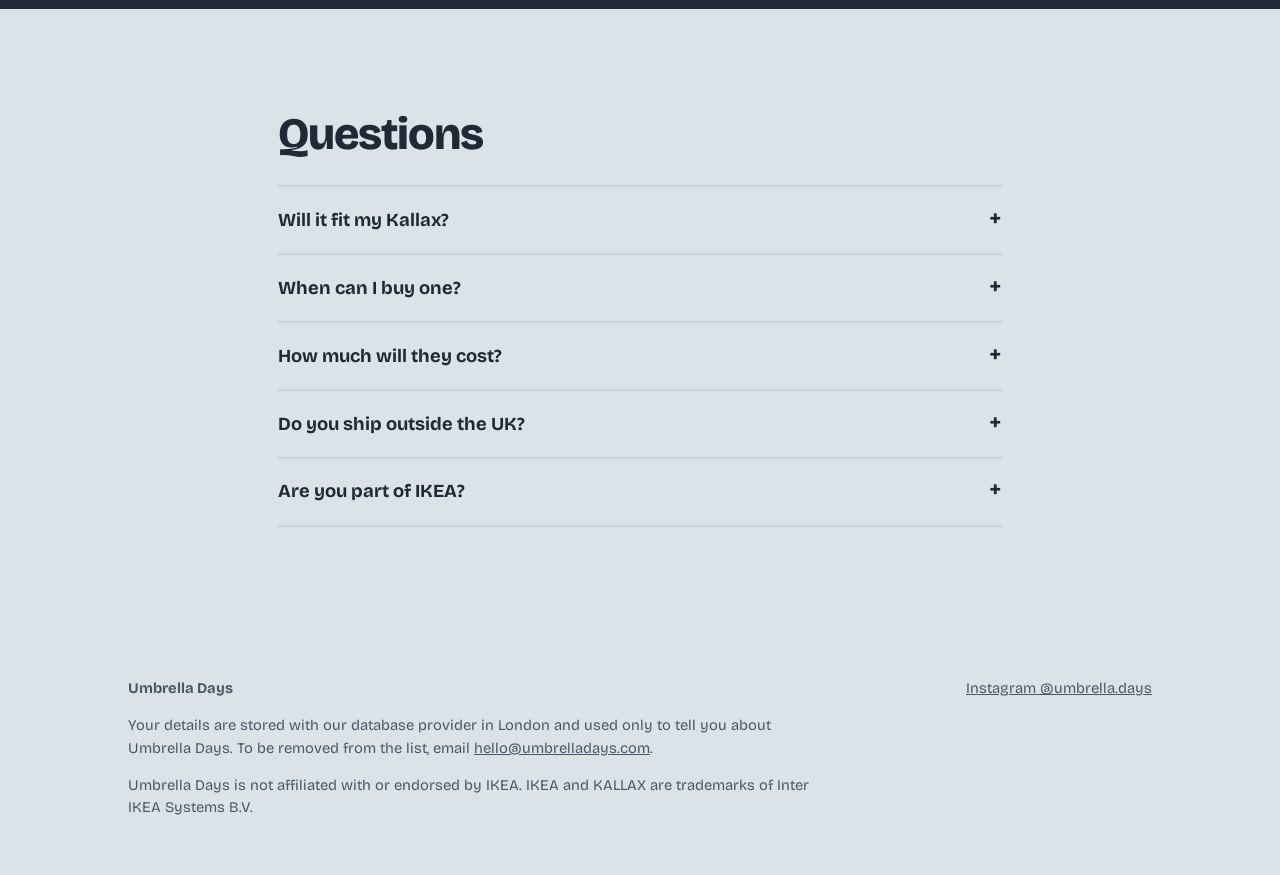
==== commit 807aa371: "Show door thickness when doors open Give each door a solid free edge that turns into view as it swin" ====
--- a/index.html
+++ b/index.html
@@ -113,9 +113,22 @@
     border-radius: 1px;
   }
   .door.open { transform: rotateY(-68deg); }
+  /* The door's free edge: a solid face that turns towards you as the door opens,
+     so you can see how thick the frame is. */
+  .door::before {
+    content: ""; position: absolute; top: 0; right: 0; height: 100%; width: 9%;
+    background: linear-gradient(rgba(0,0,0,.22), rgba(0,0,0,.22)), var(--door);
+    transform-origin: right center; transform: rotateY(90deg);
+    box-shadow: inset 0 0 0 1px rgba(31,42,54,.12);
+  }
   .sleeve {
     position: absolute; inset: 10%; overflow: hidden;
     box-shadow: 0 0 0 1px rgba(31,42,54,.15);
+  }
+  /* The cover sits recessed behind the frame's lip. */
+  .sleeve::after {
+    content: ""; position: absolute; inset: 0; pointer-events: none;
+    box-shadow: inset 0 3px 5px -1px rgba(0,0,0,.35), inset 3px 0 5px -2px rgba(0,0,0,.22), inset -1px -1px 2px rgba(0,0,0,.12);
   }
   .sleeve svg { display: block; width: 100%; height: 100%; }
 
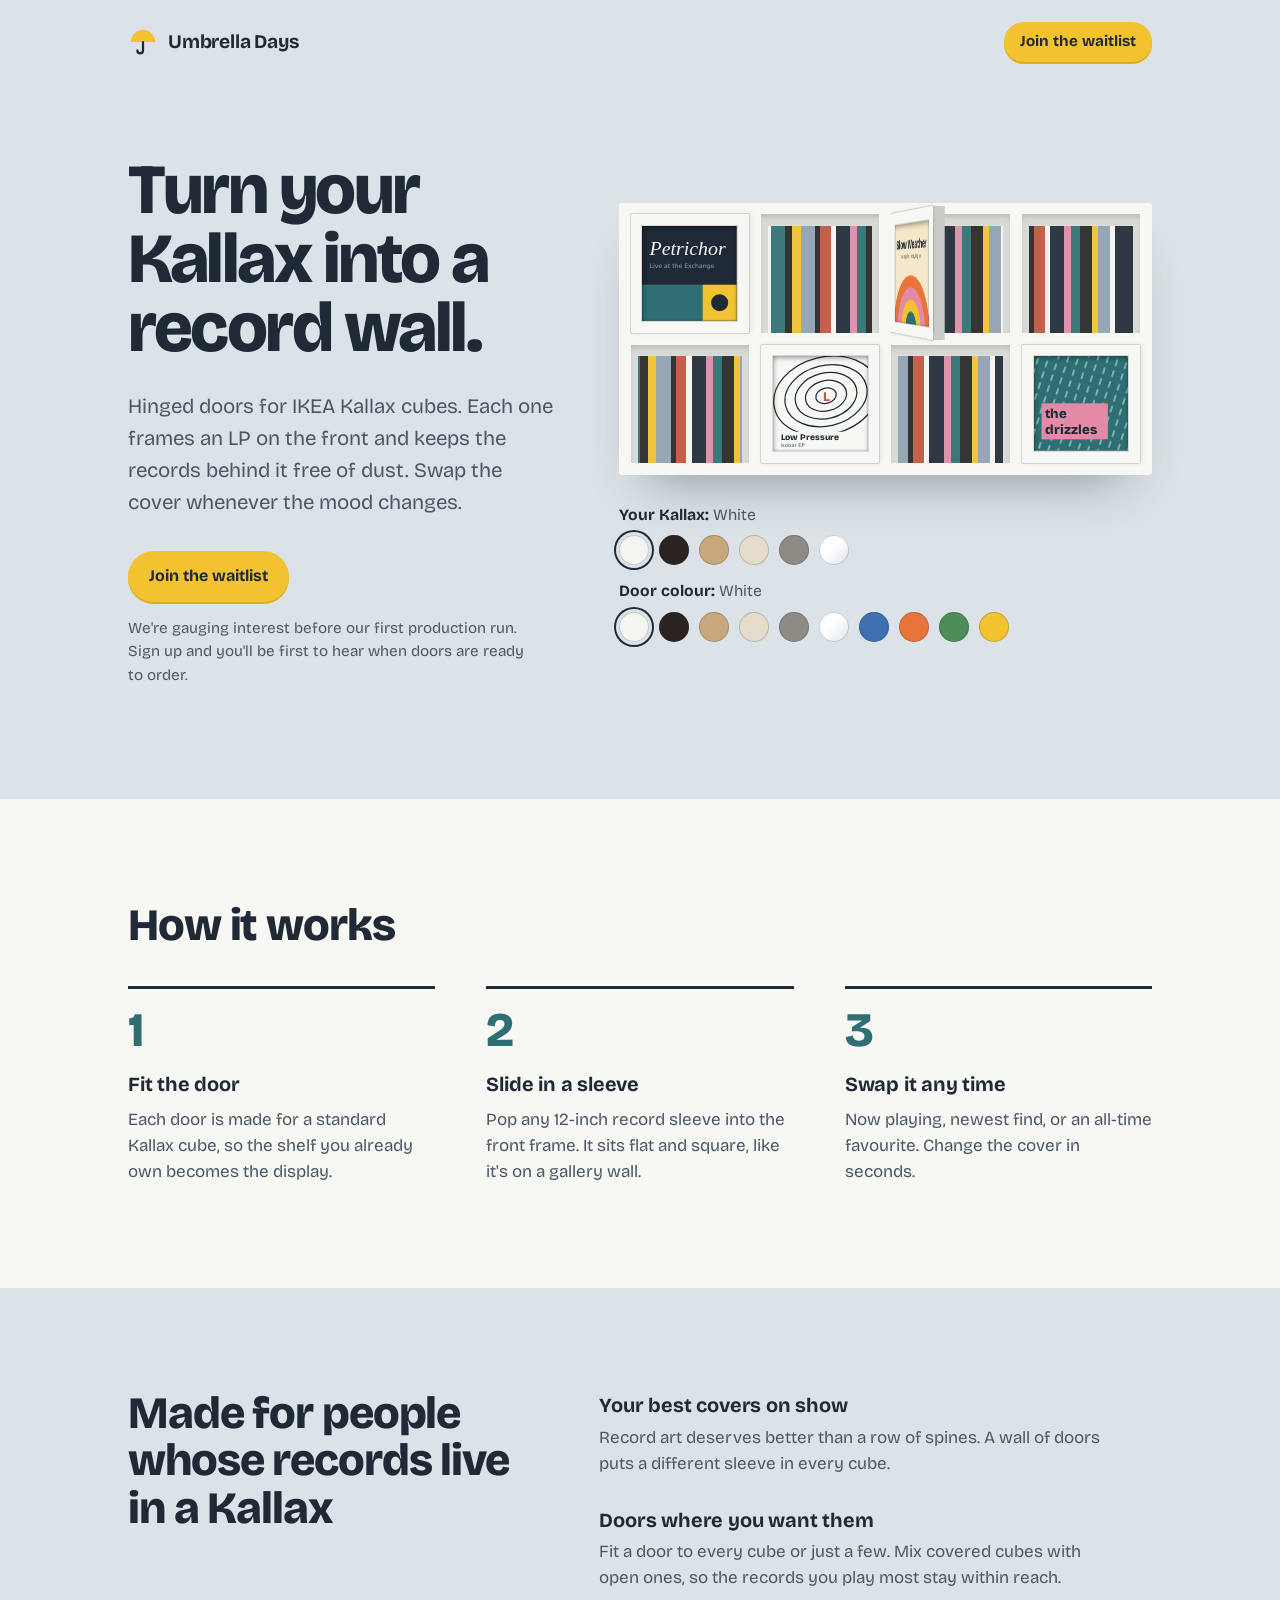
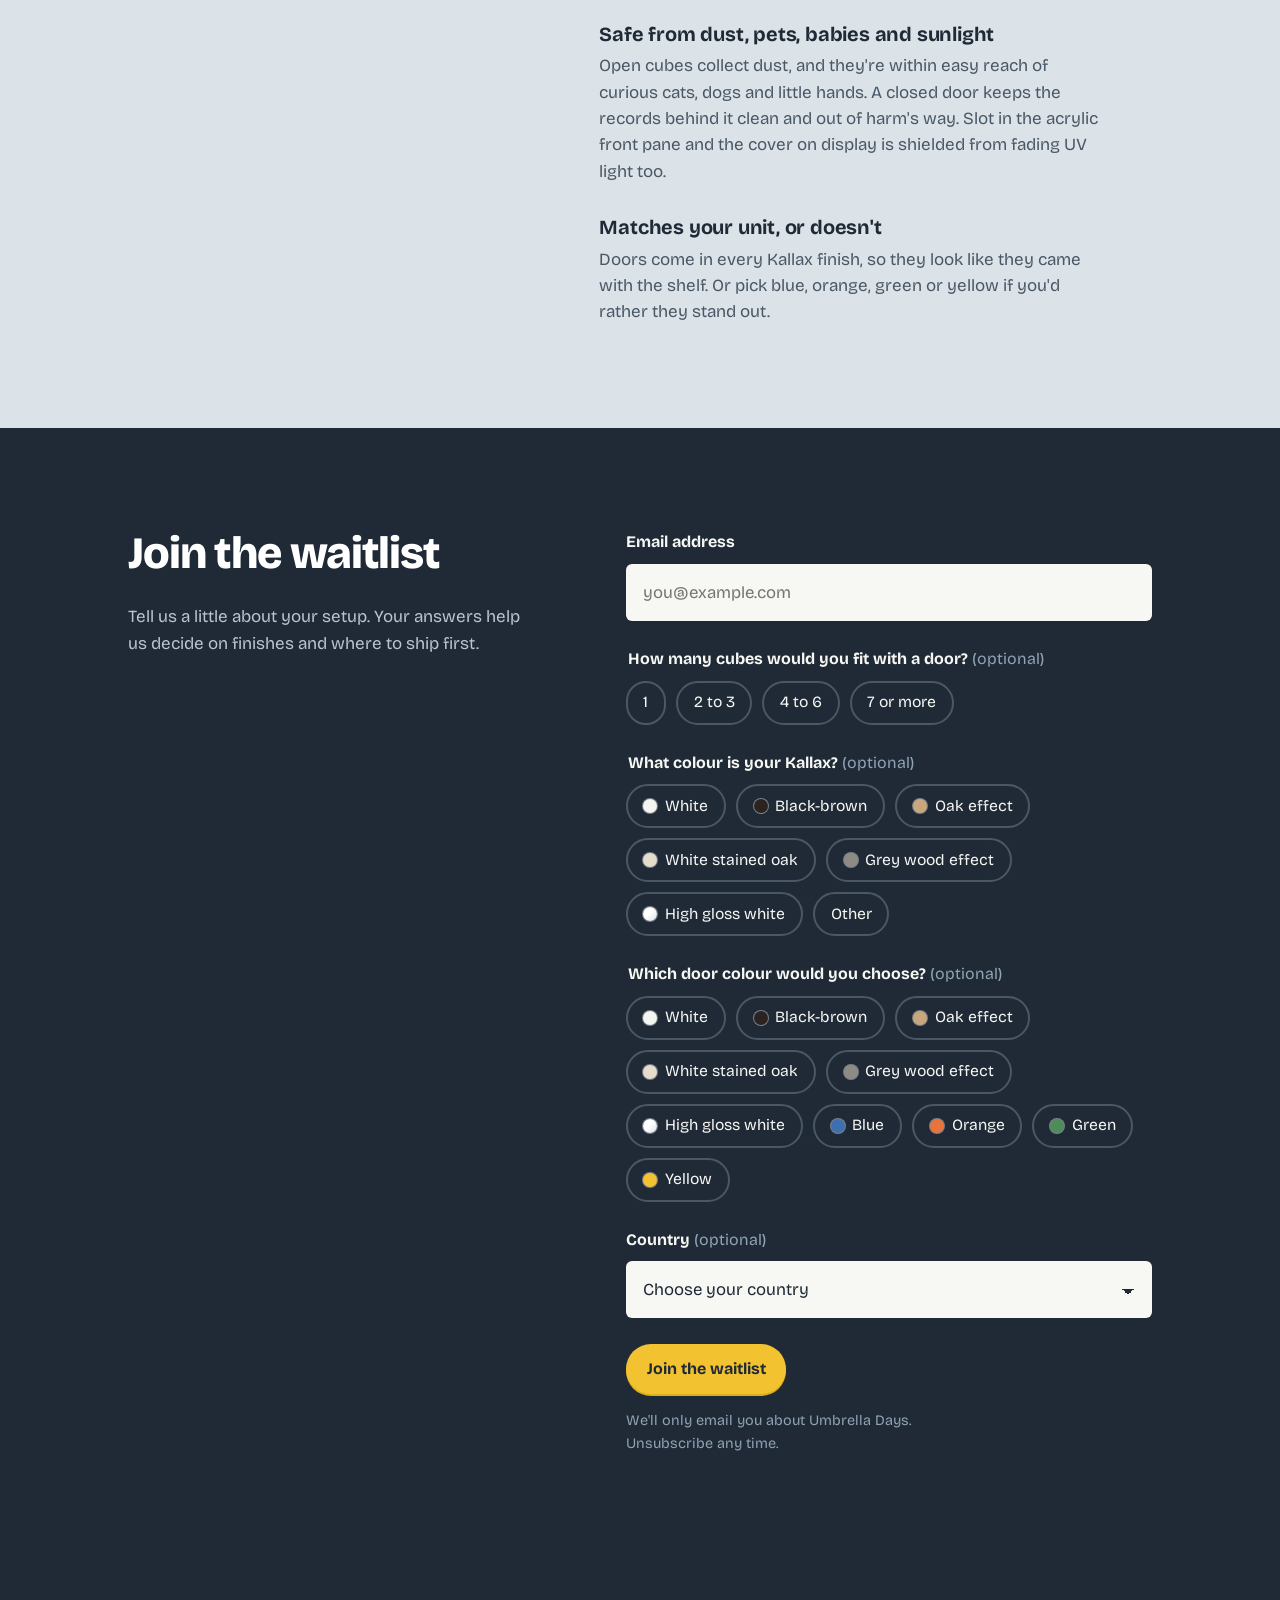
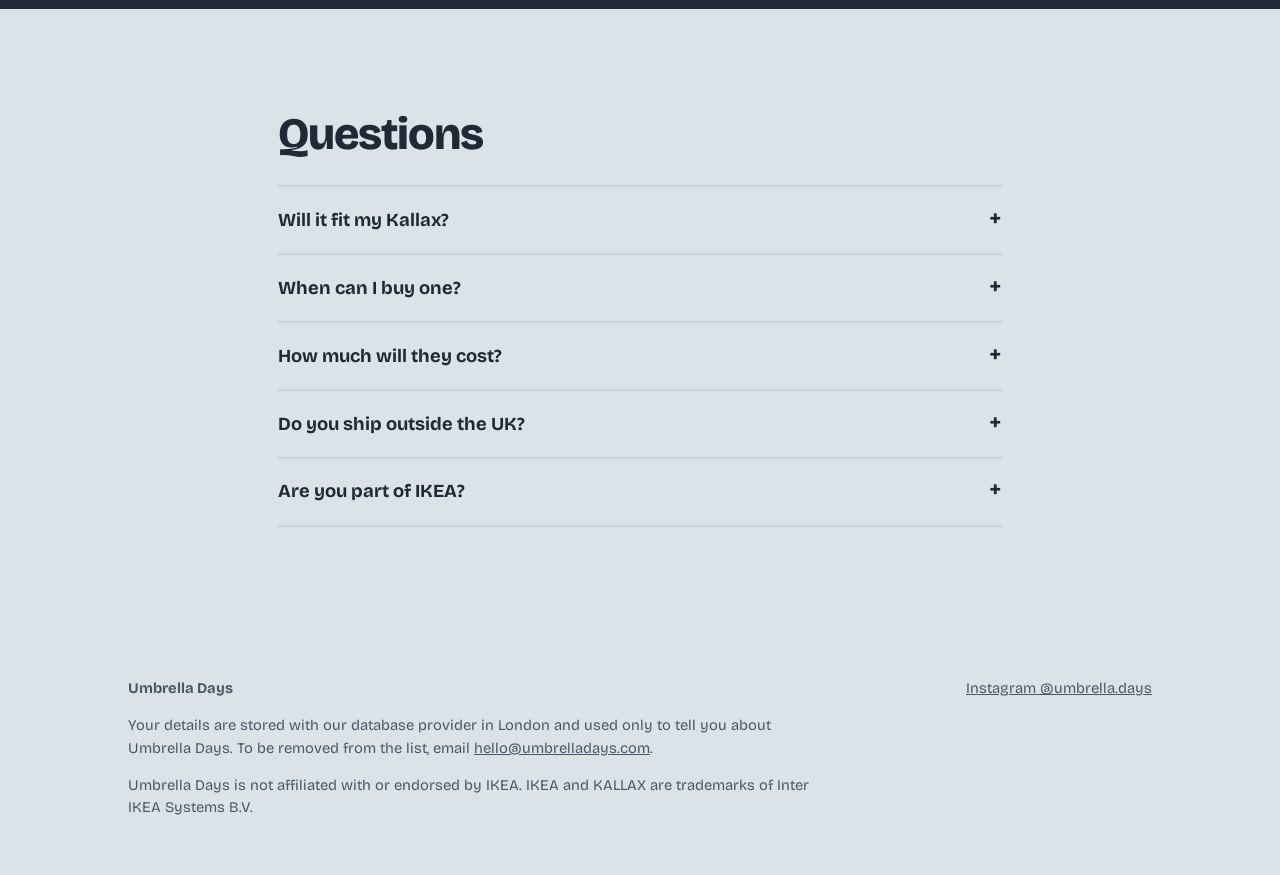
==== commit 4db9a1c4: "Rebuild doors as solid 3D blocks Replace the flat edge strip with side, top and bottom faces that re" ====
--- a/index.html
+++ b/index.html
@@ -113,14 +113,17 @@
     border-radius: 1px;
   }
   .door.open { transform: rotateY(-68deg); }
-  /* The door's free edge: a solid face that turns towards you as the door opens,
-     so you can see how thick the frame is. */
-  .door::before {
-    content: ""; position: absolute; top: 0; right: 0; height: 100%; width: 9%;
-    background: linear-gradient(rgba(0,0,0,.22), rgba(0,0,0,.22)), var(--door);
-    transform-origin: right center; transform: rotateY(90deg);
-    box-shadow: inset 0 0 0 1px rgba(31,42,54,.12);
-  }
+  /* Each door is a solid block: the front face is the button, and these three
+     faces give it depth going back into the cube. They only come into view as
+     the door swings open. --t is the door thickness, set in px by script. */
+  .edge { position: absolute; display: block; pointer-events: none; background: var(--door); }
+  .edge::after { content: ""; position: absolute; inset: 0; }
+  .edge-r { top: 0; right: 0; width: var(--t, 8px); height: 100%; transform-origin: right center; transform: rotateY(-90deg); }
+  .edge-t { top: 0; left: 0; width: 100%; height: var(--t, 8px); transform-origin: center top; transform: rotateX(-90deg); }
+  .edge-b { bottom: 0; left: 0; width: 100%; height: var(--t, 8px); transform-origin: center bottom; transform: rotateX(90deg); }
+  .edge-r::after { background: rgba(0,0,0,.18); }
+  .edge-t::after { background: rgba(255,255,255,.12); }
+  .edge-b::after { background: rgba(0,0,0,.32); }
   .sleeve {
     position: absolute; inset: 10%; overflow: hidden;
     box-shadow: 0 0 0 1px rgba(31,42,54,.15);
@@ -507,7 +510,21 @@
   const reduceMotion = window.matchMedia("(prefers-reduced-motion: reduce)").matches;
   document.querySelectorAll(".door").forEach((door) => {
     door.addEventListener("click", () => door.classList.toggle("open"));
+    for (const side of ["r", "t", "b"]) {
+      const e = document.createElement("span");
+      e.className = "edge edge-" + side;
+      e.setAttribute("aria-hidden", "true");
+      door.appendChild(e);
+    }
   });
+  // Door thickness scales with the drawing: about 3cm on a 33cm cube.
+  const kallaxBox = document.querySelector(".kallax");
+  const setThickness = () => {
+    const w = document.querySelector(".door")?.offsetWidth || 0;
+    kallaxBox.style.setProperty("--t", Math.max(4, Math.round(w * 0.09)) + "px");
+  };
+  setThickness();
+  if ("ResizeObserver" in window) new ResizeObserver(setThickness).observe(kallaxBox);
   const autoDoor = document.querySelector("[data-auto-open]");
   if (autoDoor) {
     if (reduceMotion) autoDoor.classList.add("open");
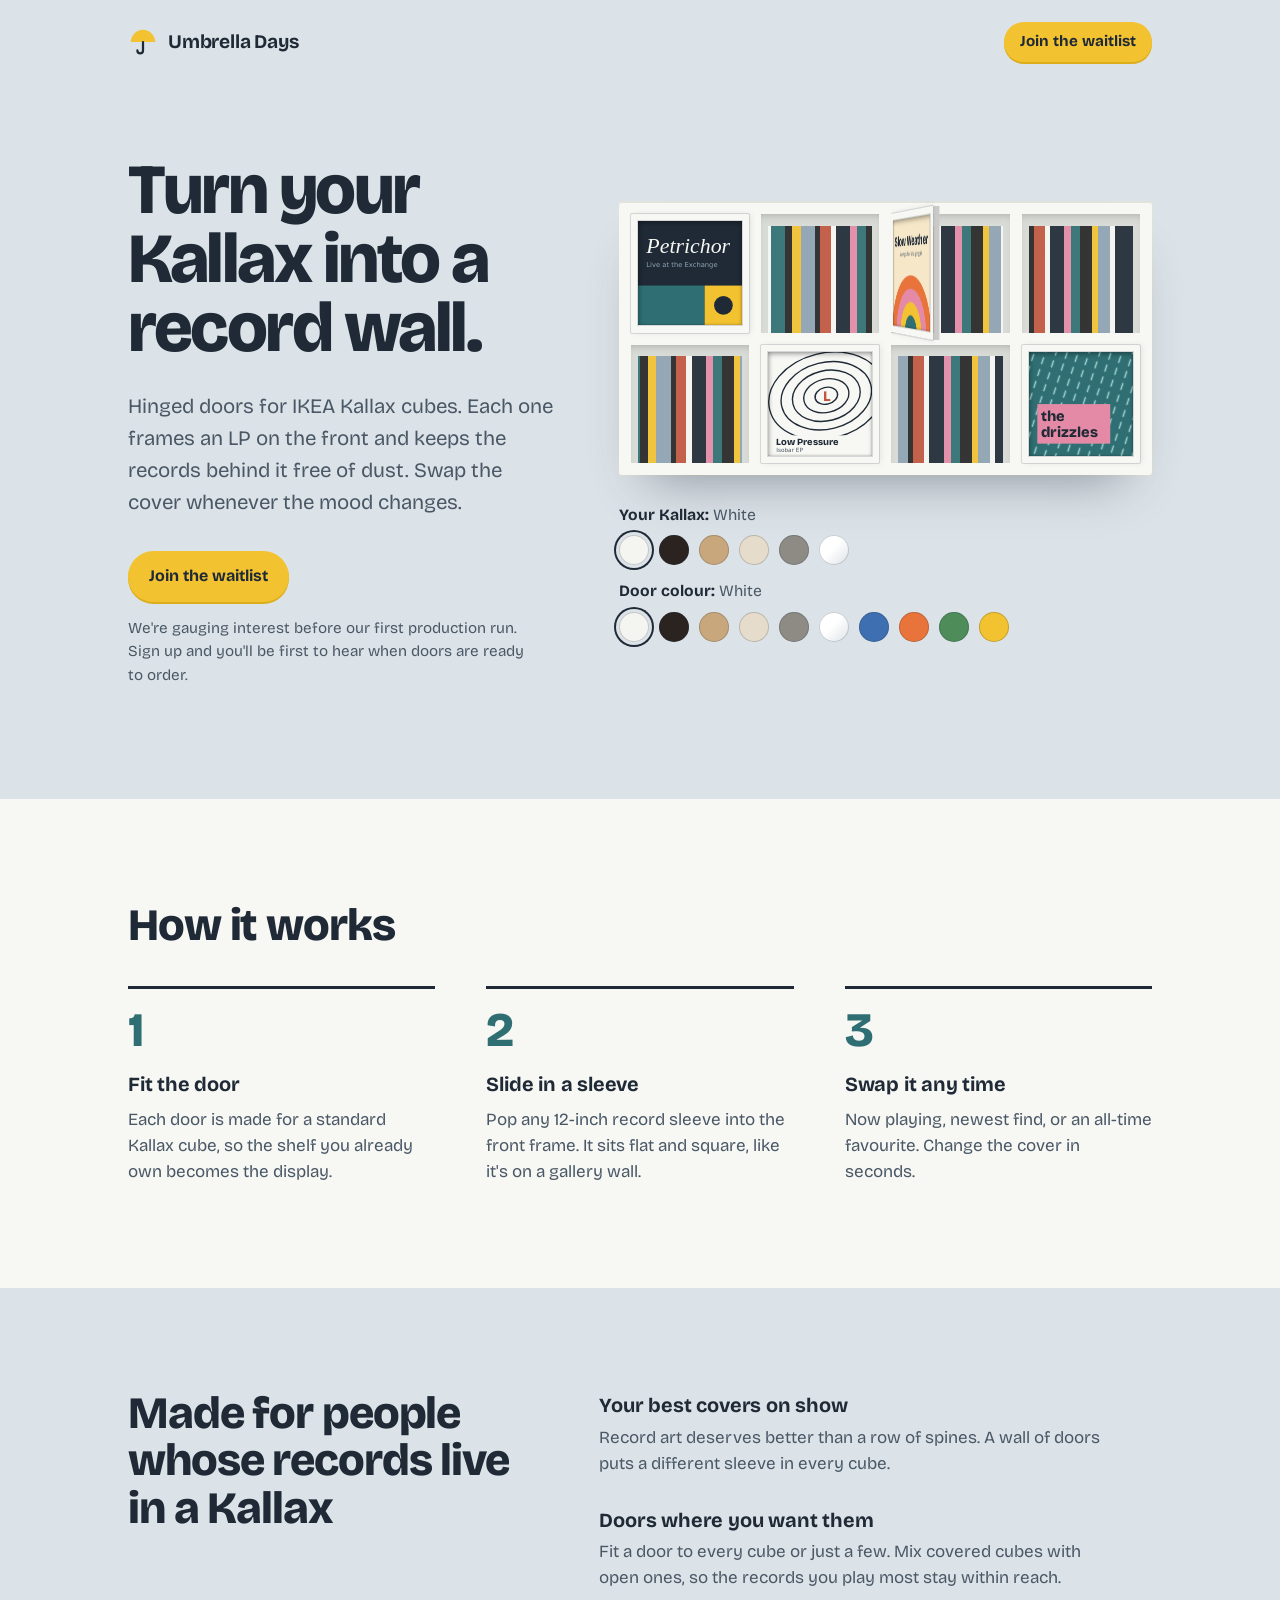
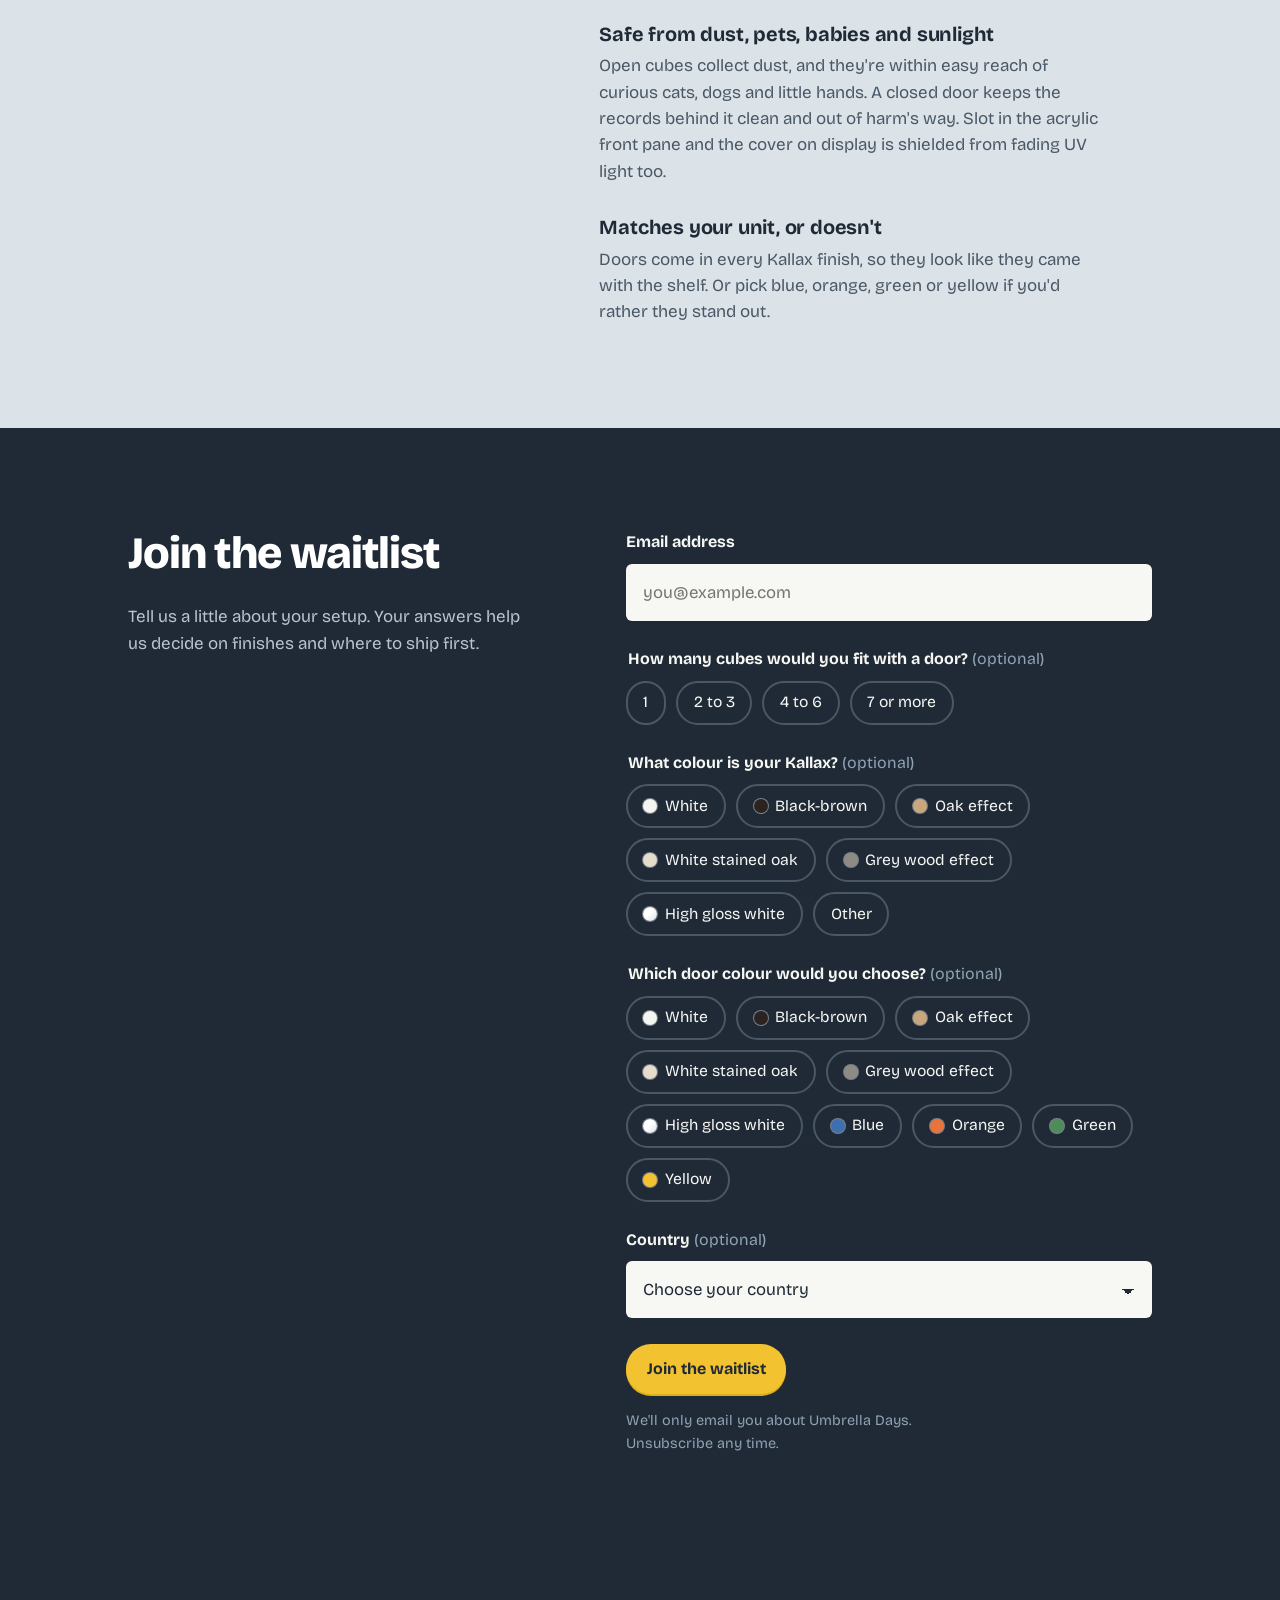
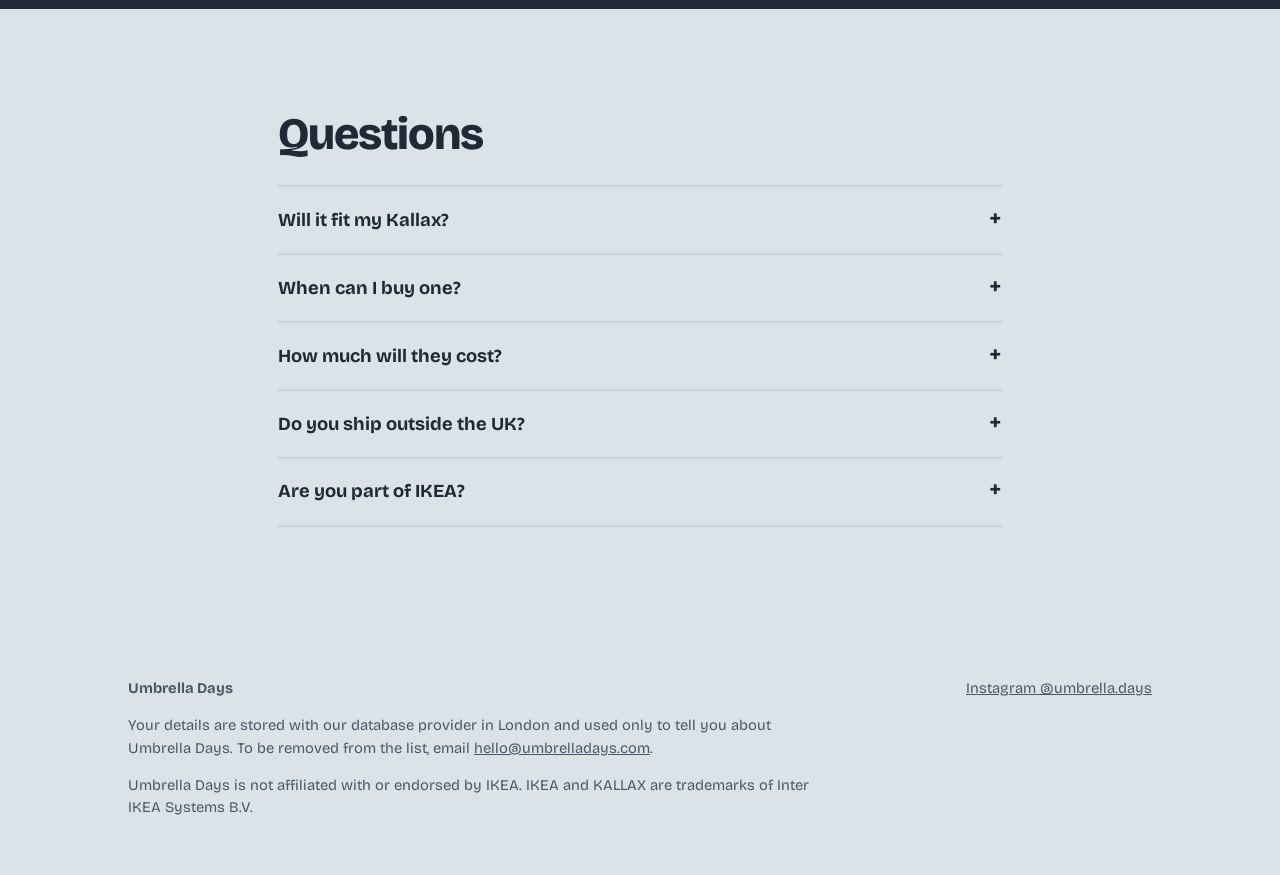
==== commit 51cc35f1: "Slim the door depth and frame border Co-Authored-By: Claude Opus 5.5 <noreply@anthropic.com> Claude-" ====
--- a/index.html
+++ b/index.html
@@ -125,7 +125,7 @@
   .edge-t::after { background: rgba(255,255,255,.12); }
   .edge-b::after { background: rgba(0,0,0,.32); }
   .sleeve {
-    position: absolute; inset: 10%; overflow: hidden;
+    position: absolute; inset: 6%; overflow: hidden;
     box-shadow: 0 0 0 1px rgba(31,42,54,.15);
   }
   /* The cover sits recessed behind the frame's lip. */
@@ -517,11 +517,11 @@
       door.appendChild(e);
     }
   });
-  // Door thickness scales with the drawing: about 3cm on a 33cm cube.
+  // Door thickness scales with the drawing: about 1.7cm on a 33cm cube.
   const kallaxBox = document.querySelector(".kallax");
   const setThickness = () => {
     const w = document.querySelector(".door")?.offsetWidth || 0;
-    kallaxBox.style.setProperty("--t", Math.max(4, Math.round(w * 0.09)) + "px");
+    kallaxBox.style.setProperty("--t", Math.max(3, Math.round(w * 0.05)) + "px");
   };
   setThickness();
   if ("ResizeObserver" in window) new ResizeObserver(setThickness).observe(kallaxBox);
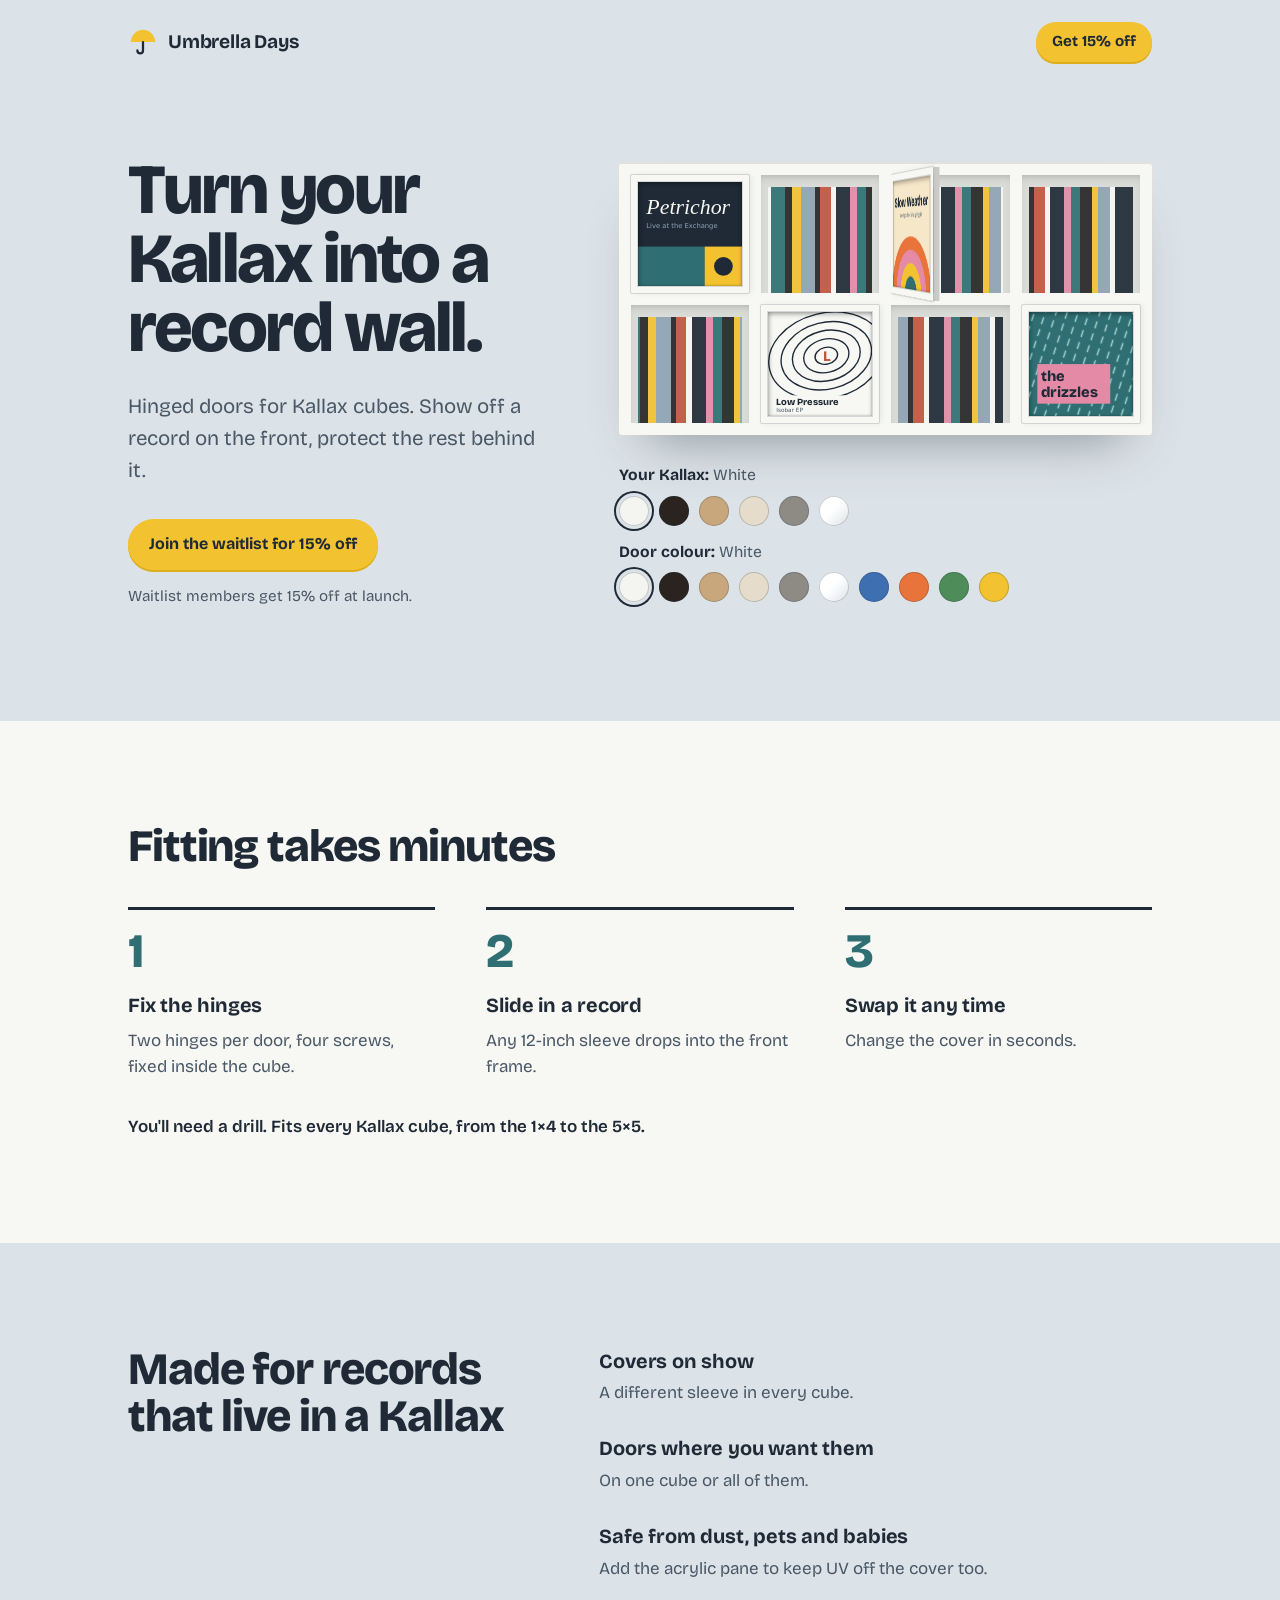
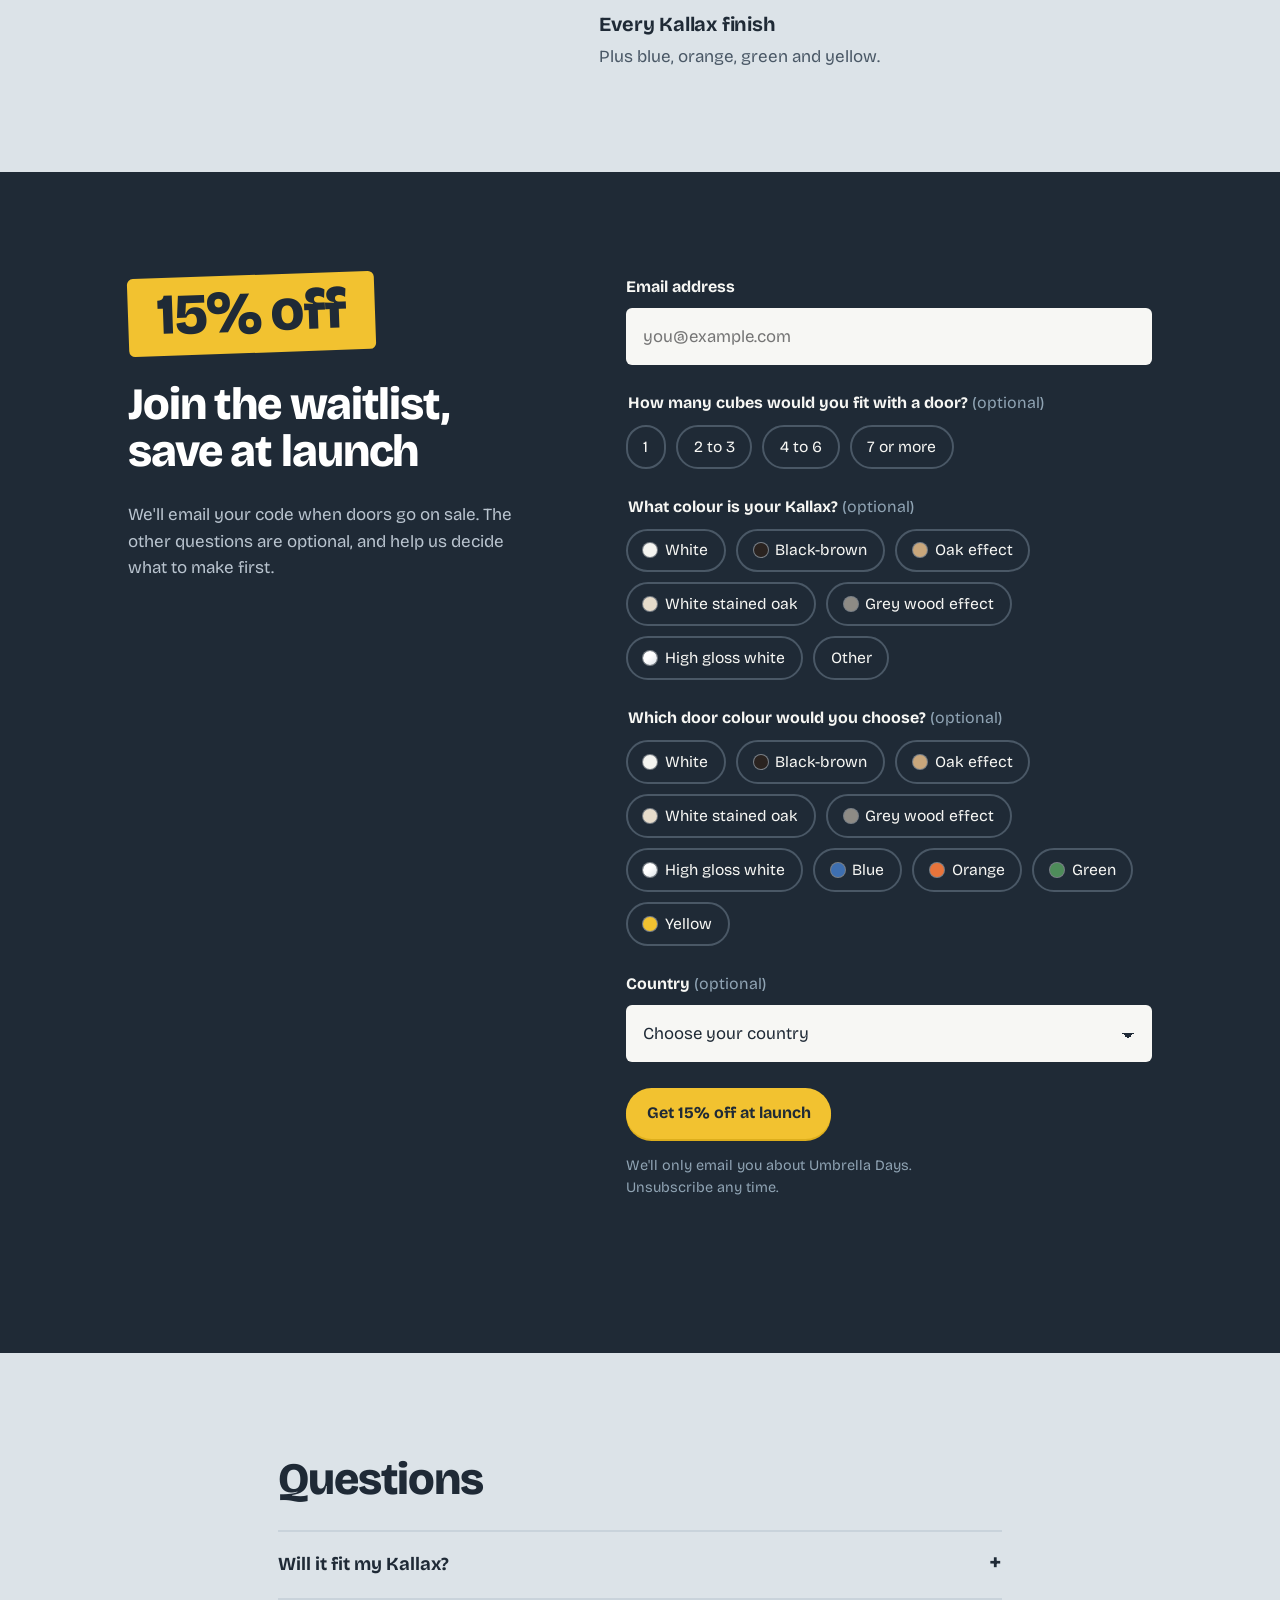
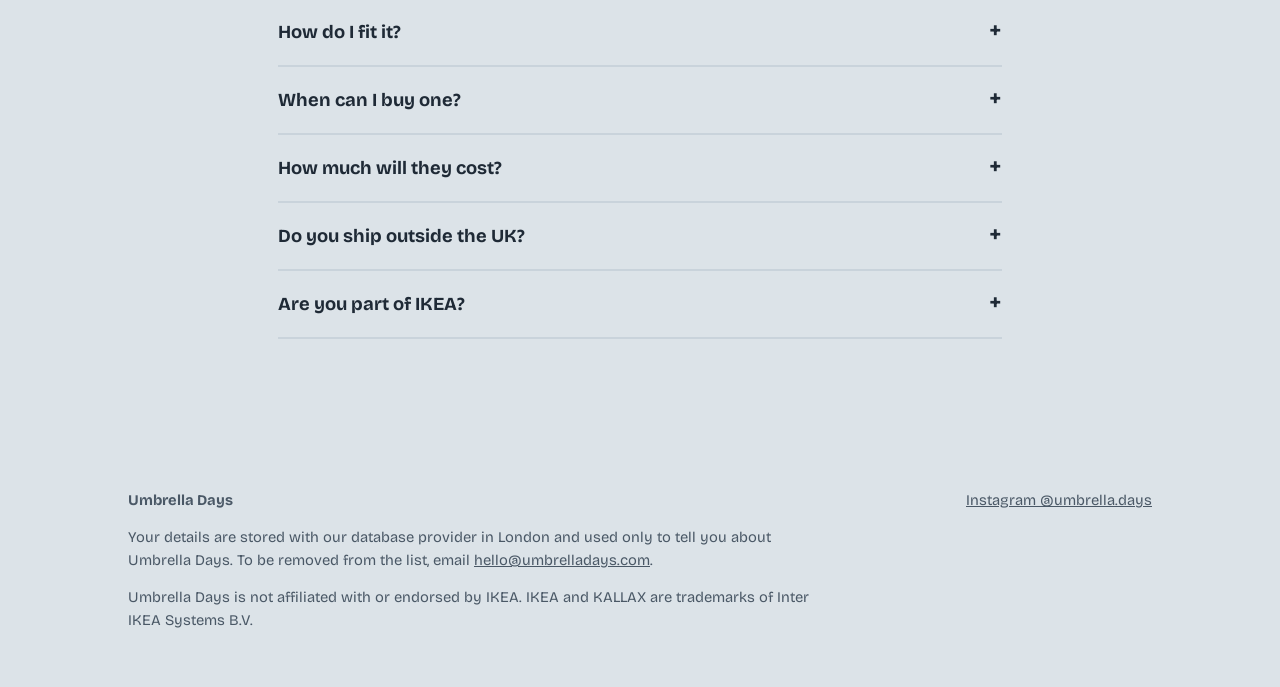
==== commit ad9ad9f8: "Add 15% launch offer, installation section, tighter copy Lead the calls to action with 15% off at la" ====
--- a/index.html
+++ b/index.html
@@ -175,6 +175,13 @@
   .waitlist .wrap { display: grid; grid-template-columns: 1fr 1.25fr; gap: clamp(32px, 6vw, 80px); }
   .waitlist h2 { color: #fff; }
   .waitlist .intro p { color: #B9C4CF; max-width: 36ch; }
+  .waitlist .intro .offer {
+    display: inline-block; margin: 0 0 .5em; padding: .15em .5em .2em;
+    background: var(--yellow); color: var(--ink); border-radius: var(--radius);
+    font-size: clamp(2.4rem, 5vw, 3.6rem); font-weight: 800; line-height: 1; letter-spacing: -0.03em;
+    transform: rotate(-2deg);
+  }
+  .install-note { margin: 2em 0 0; font-weight: 600; }
   form { display: grid; gap: 26px; }
   fieldset { border: 0; padding: 0; margin: 0; min-width: 0; }
   legend, label.field-label { display: block; font-weight: 700; margin-bottom: .55em; font-size: 1rem; }
@@ -241,7 +248,7 @@
       <svg viewBox="0 0 32 32" aria-hidden="true"><path d="M3 16a13 13 0 0 1 26 0z" fill="#F2C230"/><path d="M16 16v9a3 3 0 0 1-6 0" fill="none" stroke="#1F2A36" stroke-width="2.4" stroke-linecap="round"/></svg>
       Umbrella Days
     </a>
-    <a class="btn btn-small" href="#waitlist">Join the waitlist</a>
+    <a class="btn btn-small" href="#waitlist">Get 15% off</a>
   </div>
 </header>
 
@@ -250,9 +257,9 @@
     <div class="wrap">
       <div>
         <h1>Turn your Kallax into a record wall.</h1>
-        <p class="lede">Hinged doors for IKEA Kallax cubes. Each one frames an LP on the front and keeps the records behind it free of dust. Swap the cover whenever the mood changes.</p>
-        <a class="btn" href="#waitlist">Join the waitlist</a>
-        <p class="hero-note">We're gauging interest before our first production run. Sign up and you'll be first to hear when doors are ready to order.</p>
+        <p class="lede">Hinged doors for Kallax cubes. Show off a record on the front, protect the rest behind it.</p>
+        <a class="btn" href="#waitlist">Join the waitlist for 15% off</a>
+        <p class="hero-note">Waitlist members get 15% off at launch.</p>
       </div>
       <div class="hero-visual">
       <div class="kallax" role="img" aria-label="Illustration of an eight-cube Kallax unit with doors on four of the cubes, each door displaying a record sleeve. The other four cubes are open, with records stored on their edges.">
@@ -346,23 +353,24 @@
 
   <section class="steps" aria-labelledby="how-title">
     <div class="wrap">
-      <h2 id="how-title">How it works</h2>
+      <h2 id="how-title">Fitting takes minutes</h2>
       <ol>
-        <li><h3>Fit the door</h3><p>Each door is made for a standard Kallax cube, so the shelf you already own becomes the display.</p></li>
-        <li><h3>Slide in a sleeve</h3><p>Pop any 12-inch record sleeve into the front frame. It sits flat and square, like it's on a gallery wall.</p></li>
-        <li><h3>Swap it any time</h3><p>Now playing, newest find, or an all-time favourite. Change the cover in seconds.</p></li>
+        <li><h3>Fix the hinges</h3><p>Two hinges per door, four screws, fixed inside the cube.</p></li>
+        <li><h3>Slide in a record</h3><p>Any 12-inch sleeve drops into the front frame.</p></li>
+        <li><h3>Swap it any time</h3><p>Change the cover in seconds.</p></li>
       </ol>
+      <p class="install-note">You'll need a drill. Fits every Kallax cube, from the 1×4 to the 5×5.</p>
     </div>
   </section>
 
   <section class="why" aria-labelledby="why-title">
     <div class="wrap">
-      <h2 id="why-title">Made for people whose records live in a Kallax</h2>
+      <h2 id="why-title">Made for records that live in a Kallax</h2>
       <dl>
-        <div><dt>Your best covers on show</dt><dd>Record art deserves better than a row of spines. A wall of doors puts a different sleeve in every cube.</dd></div>
-        <div><dt>Doors where you want them</dt><dd>Fit a door to every cube or just a few. Mix covered cubes with open ones, so the records you play most stay within reach.</dd></div>
-        <div><dt>Safe from dust, pets, babies and sunlight</dt><dd>Open cubes collect dust, and they're within easy reach of curious cats, dogs and little hands. A closed door keeps the records behind it clean and out of harm's way. Slot in the acrylic front pane and the cover on display is shielded from fading UV light too.</dd></div>
-        <div><dt>Matches your unit, or doesn't</dt><dd>Doors come in every Kallax finish, so they look like they came with the shelf. Or pick blue, orange, green or yellow if you'd rather they stand out.</dd></div>
+        <div><dt>Covers on show</dt><dd>A different sleeve in every cube.</dd></div>
+        <div><dt>Doors where you want them</dt><dd>On one cube or all of them.</dd></div>
+        <div><dt>Safe from dust, pets and babies</dt><dd>Add the acrylic pane to keep UV off the cover too.</dd></div>
+        <div><dt>Every Kallax finish</dt><dd>Plus blue, orange, green and yellow.</dd></div>
       </dl>
     </div>
   </section>
@@ -370,8 +378,9 @@
   <section class="waitlist" id="waitlist" aria-labelledby="waitlist-title">
     <div class="wrap">
       <div class="intro">
-        <h2 id="waitlist-title">Join the waitlist</h2>
-        <p>Tell us a little about your setup. Your answers help us decide on finishes and where to ship first.</p>
+        <p class="offer">15% off</p>
+        <h2 id="waitlist-title">Join the waitlist, save at launch</h2>
+        <p>We'll email your code when doors go on sale. The other questions are optional, and help us decide what to make first.</p>
       </div>
 
       <div>
@@ -448,7 +457,7 @@
           </div>
 
           <div class="form-foot">
-            <button class="btn" type="submit" id="submit-btn">Join the waitlist</button>
+            <button class="btn" type="submit" id="submit-btn">Get 15% off at launch</button>
             <p class="consent">We'll only email you about Umbrella Days. Unsubscribe any time.</p>
           </div>
           <p class="msg" id="form-msg" role="status" aria-live="polite"></p>
@@ -456,7 +465,7 @@
 
         <div class="success" id="success" role="status" aria-live="polite" tabindex="-1">
           <h3>You're on the list.</h3>
-          <p>Thanks for helping shape Umbrella Days. We'll email you when doors are ready to order. In the meantime, follow along on Instagram at <a href="https://www.instagram.com/umbrella.days/" rel="noopener">@umbrella.days</a>.</p>
+          <p>We'll email your 15% off code when doors go on sale. Follow along on Instagram at <a href="https://www.instagram.com/umbrella.days/" rel="noopener">@umbrella.days</a>.</p>
         </div>
       </div>
     </div>
@@ -467,23 +476,27 @@
       <h2 id="faq-title">Questions</h2>
       <details>
         <summary>Will it fit my Kallax?</summary>
-        <p>The doors are designed around the standard Kallax cube, which is the same size in every Kallax unit, from the 1×4 to the 5×5.</p>
+        <p>Yes. Every Kallax cube is the same size, from the 1×4 to the 5×5.</p>
+      </details>
+      <details>
+        <summary>How do I fit it?</summary>
+        <p>Each door fixes inside the cube with two hinges and four screws. You'll need a drill.</p>
       </details>
       <details>
         <summary>When can I buy one?</summary>
-        <p>We're still finalising the design. Join the waitlist and you'll be first to hear when the first batch is ready to order.</p>
+        <p>We're finalising the design. The waitlist hears first.</p>
       </details>
       <details>
         <summary>How much will they cost?</summary>
-        <p>We haven't set a price yet. Everyone on the waitlist will hear it first.</p>
+        <p>Price to be confirmed. Waitlist members get 15% off at launch.</p>
       </details>
       <details>
         <summary>Do you ship outside the UK?</summary>
-        <p>We're starting in the UK. Tell us your country on the form so we know where to plan for next.</p>
+        <p>We're starting in the UK. Tell us your country on the form.</p>
       </details>
       <details>
         <summary>Are you part of IKEA?</summary>
-        <p>No. Umbrella Days is an independent brand making accessories for IKEA furniture.</p>
+        <p>No. Umbrella Days is an independent brand.</p>
       </details>
     </div>
   </section>
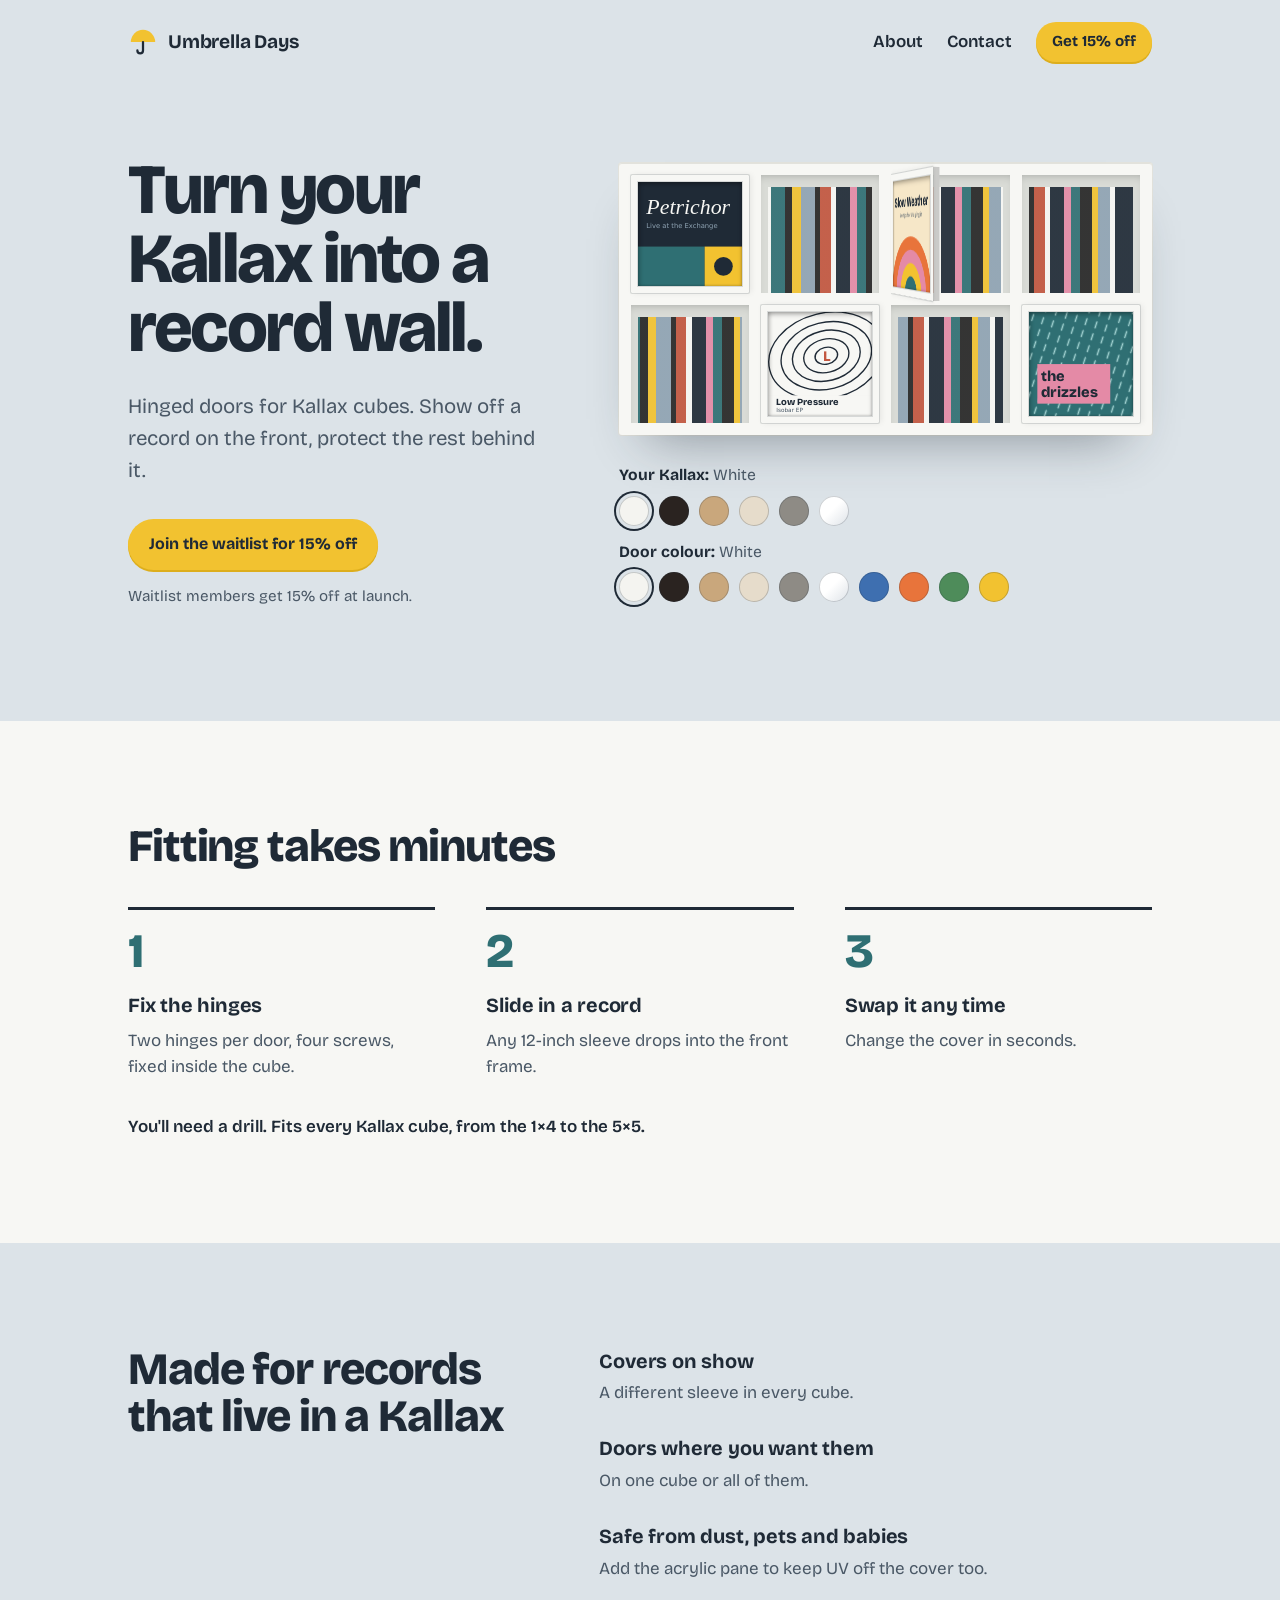
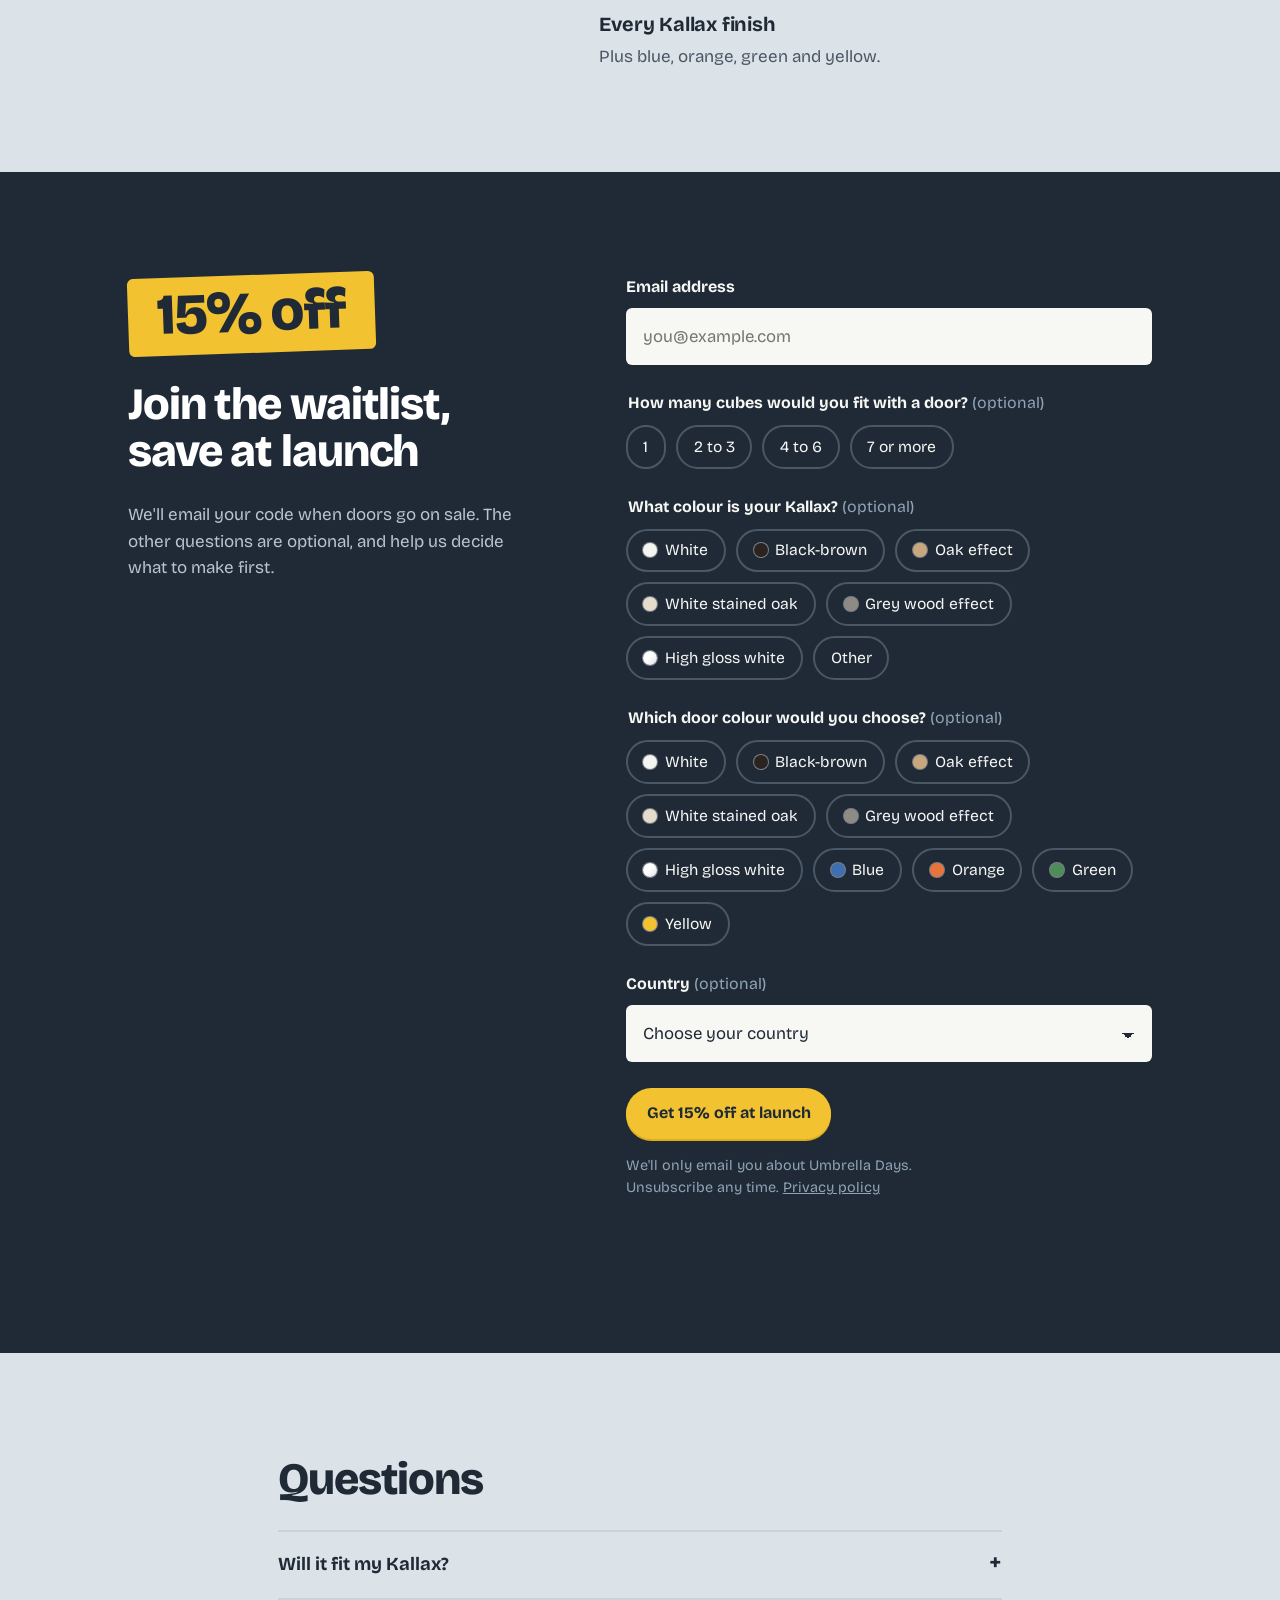
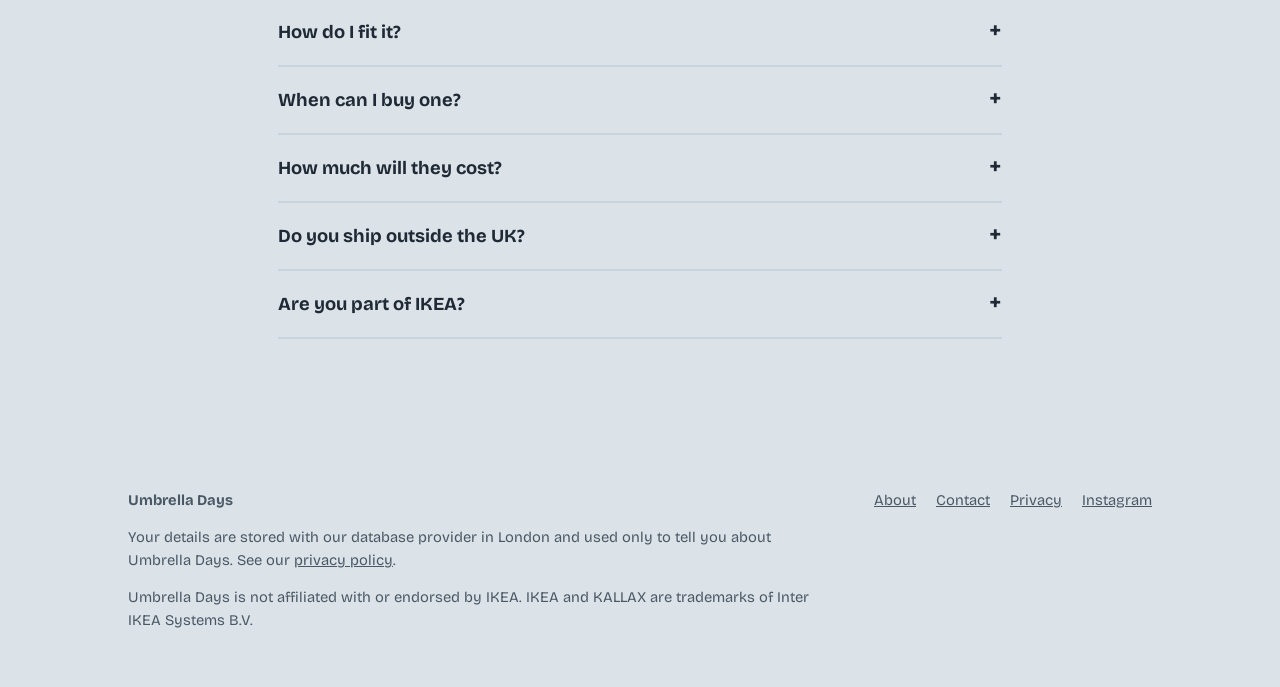
==== commit 01a4005f: "Add About, Contact and Privacy pages Shared styles for sub-pages live in assets/site.css. The landin" ====
--- a/index.html
+++ b/index.html
@@ -64,6 +64,12 @@
   .btn:active { transform: translateY(1px); box-shadow: 0 1px 0 var(--yellow-deep); }
   .btn[disabled] { opacity: .6; cursor: progress; }
   .btn-small { padding: .55em 1.05em; font-size: .95rem; }
+  .site-nav { display: flex; align-items: center; gap: clamp(14px, 2.5vw, 24px); }
+  .site-nav .text-link { font-weight: 600; text-decoration: none; }
+  .site-nav .text-link:hover { text-decoration: underline; text-underline-offset: 4px; }
+  .foot-links { display: flex; flex-wrap: wrap; gap: 8px 20px; }
+  .brand, .site-nav a { white-space: nowrap; }
+  @media (max-width: 520px) { .site-nav .text-link.hide-sm { display: none; } .site-nav { gap: 14px; } .brand { font-size: 1.08rem; } }
 
   /* Hero */
   .hero { padding: clamp(24px, 6vw, 72px) 0 clamp(56px, 9vw, 112px); }
@@ -248,7 +254,11 @@
       <svg viewBox="0 0 32 32" aria-hidden="true"><path d="M3 16a13 13 0 0 1 26 0z" fill="#F2C230"/><path d="M16 16v9a3 3 0 0 1-6 0" fill="none" stroke="#1F2A36" stroke-width="2.4" stroke-linecap="round"/></svg>
       Umbrella Days
     </a>
-    <a class="btn btn-small" href="#waitlist">Get 15% off</a>
+    <nav class="site-nav" aria-label="Main">
+      <a class="text-link" href="/about/">About</a>
+      <a class="text-link hide-sm" href="/contact/">Contact</a>
+      <a class="btn btn-small" href="#waitlist">Get 15% off</a>
+    </nav>
   </div>
 </header>
 
@@ -458,7 +468,7 @@
 
           <div class="form-foot">
             <button class="btn" type="submit" id="submit-btn">Get 15% off at launch</button>
-            <p class="consent">We'll only email you about Umbrella Days. Unsubscribe any time.</p>
+            <p class="consent">We'll only email you about Umbrella Days. Unsubscribe any time. <a href="/privacy/">Privacy policy</a></p>
           </div>
           <p class="msg" id="form-msg" role="status" aria-live="polite"></p>
         </form>
@@ -506,9 +516,14 @@
   <div class="wrap">
     <div class="row">
       <strong>Umbrella Days</strong>
-      <a href="https://www.instagram.com/umbrella.days/" rel="noopener">Instagram @umbrella.days</a>
+      <nav class="foot-links" aria-label="Footer">
+        <a href="/about/">About</a>
+        <a href="/contact/">Contact</a>
+        <a href="/privacy/">Privacy</a>
+        <a href="https://www.instagram.com/umbrella.days/" rel="noopener">Instagram</a>
+      </nav>
     </div>
-    <p>Your details are stored with our database provider in London and used only to tell you about Umbrella Days. To be removed from the list, email <a href="mailto:hello@umbrelladays.com">hello@umbrelladays.com</a>.</p>
+    <p>Your details are stored with our database provider in London and used only to tell you about Umbrella Days. See our <a href="/privacy/">privacy policy</a>.</p>
     <p>Umbrella Days is not affiliated with or endorsed by IKEA. IKEA and KALLAX are trademarks of Inter IKEA Systems B.V.</p>
   </div>
 </footer>
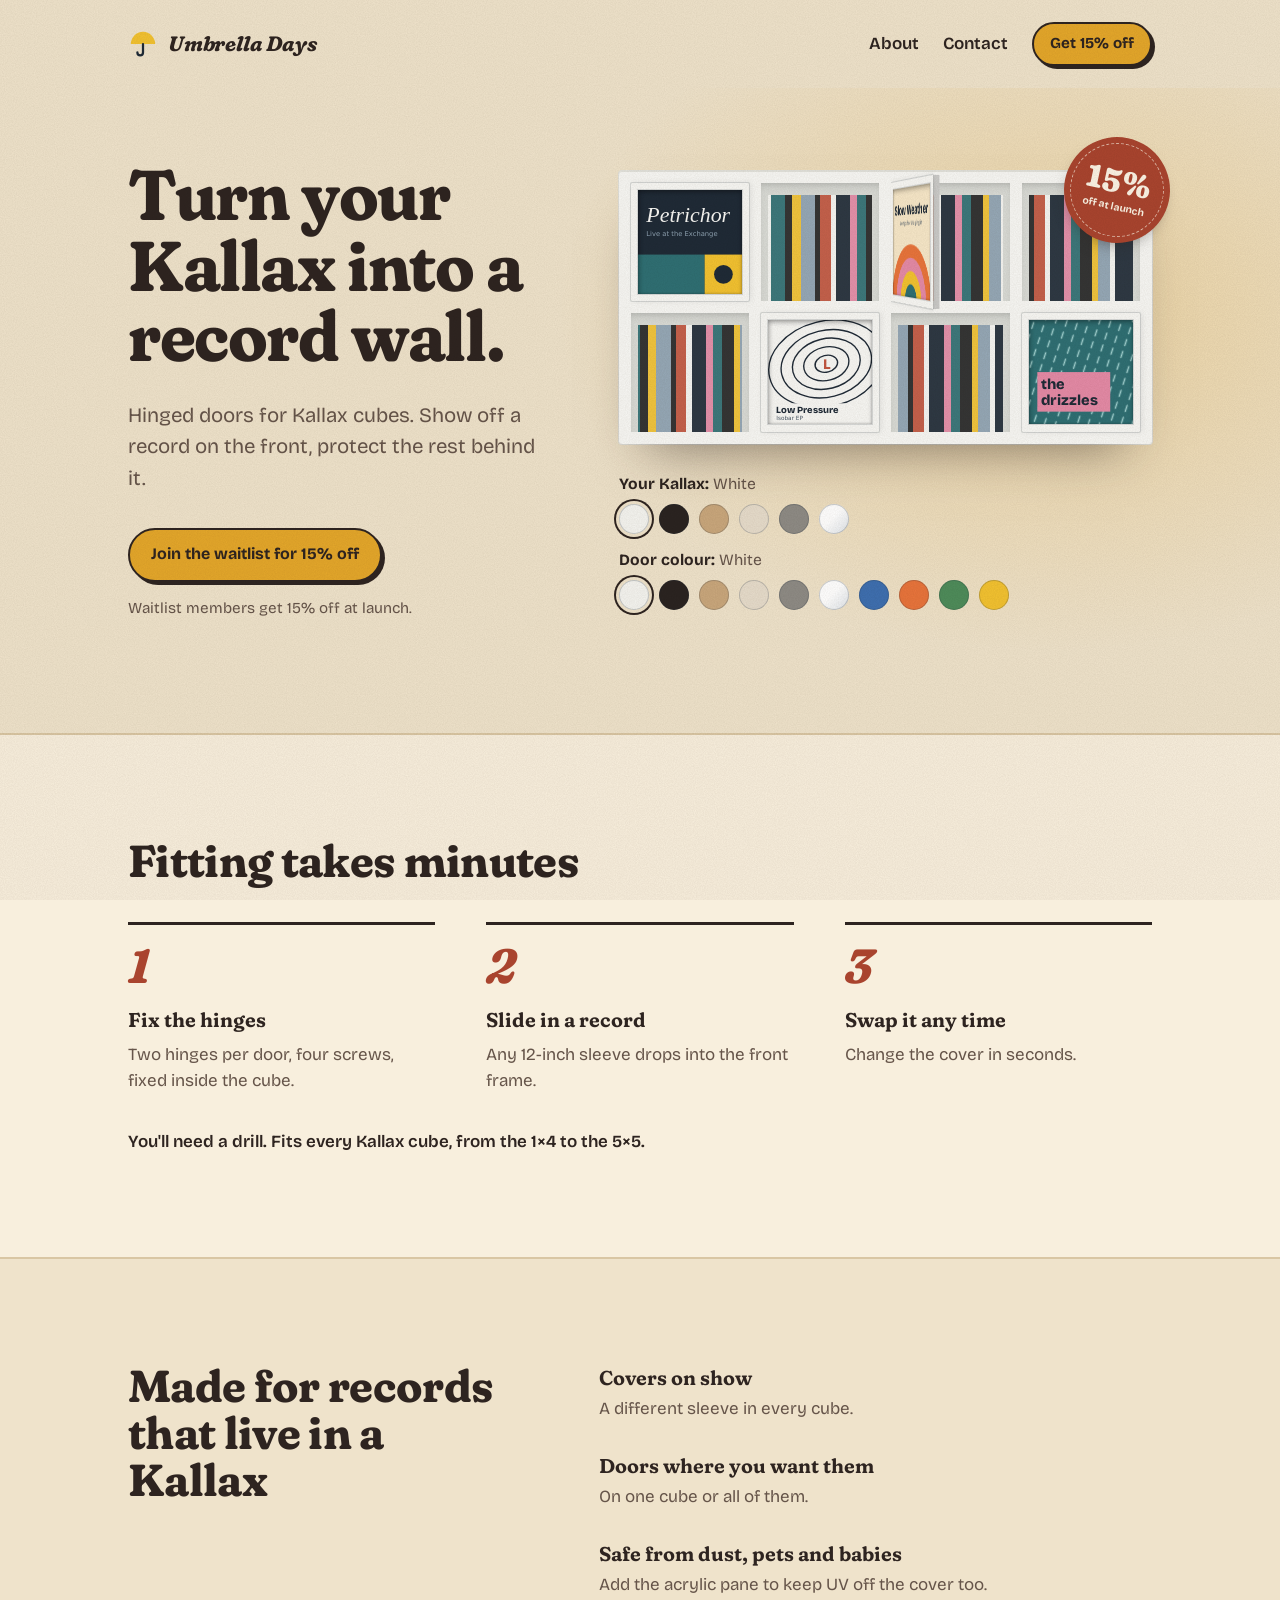
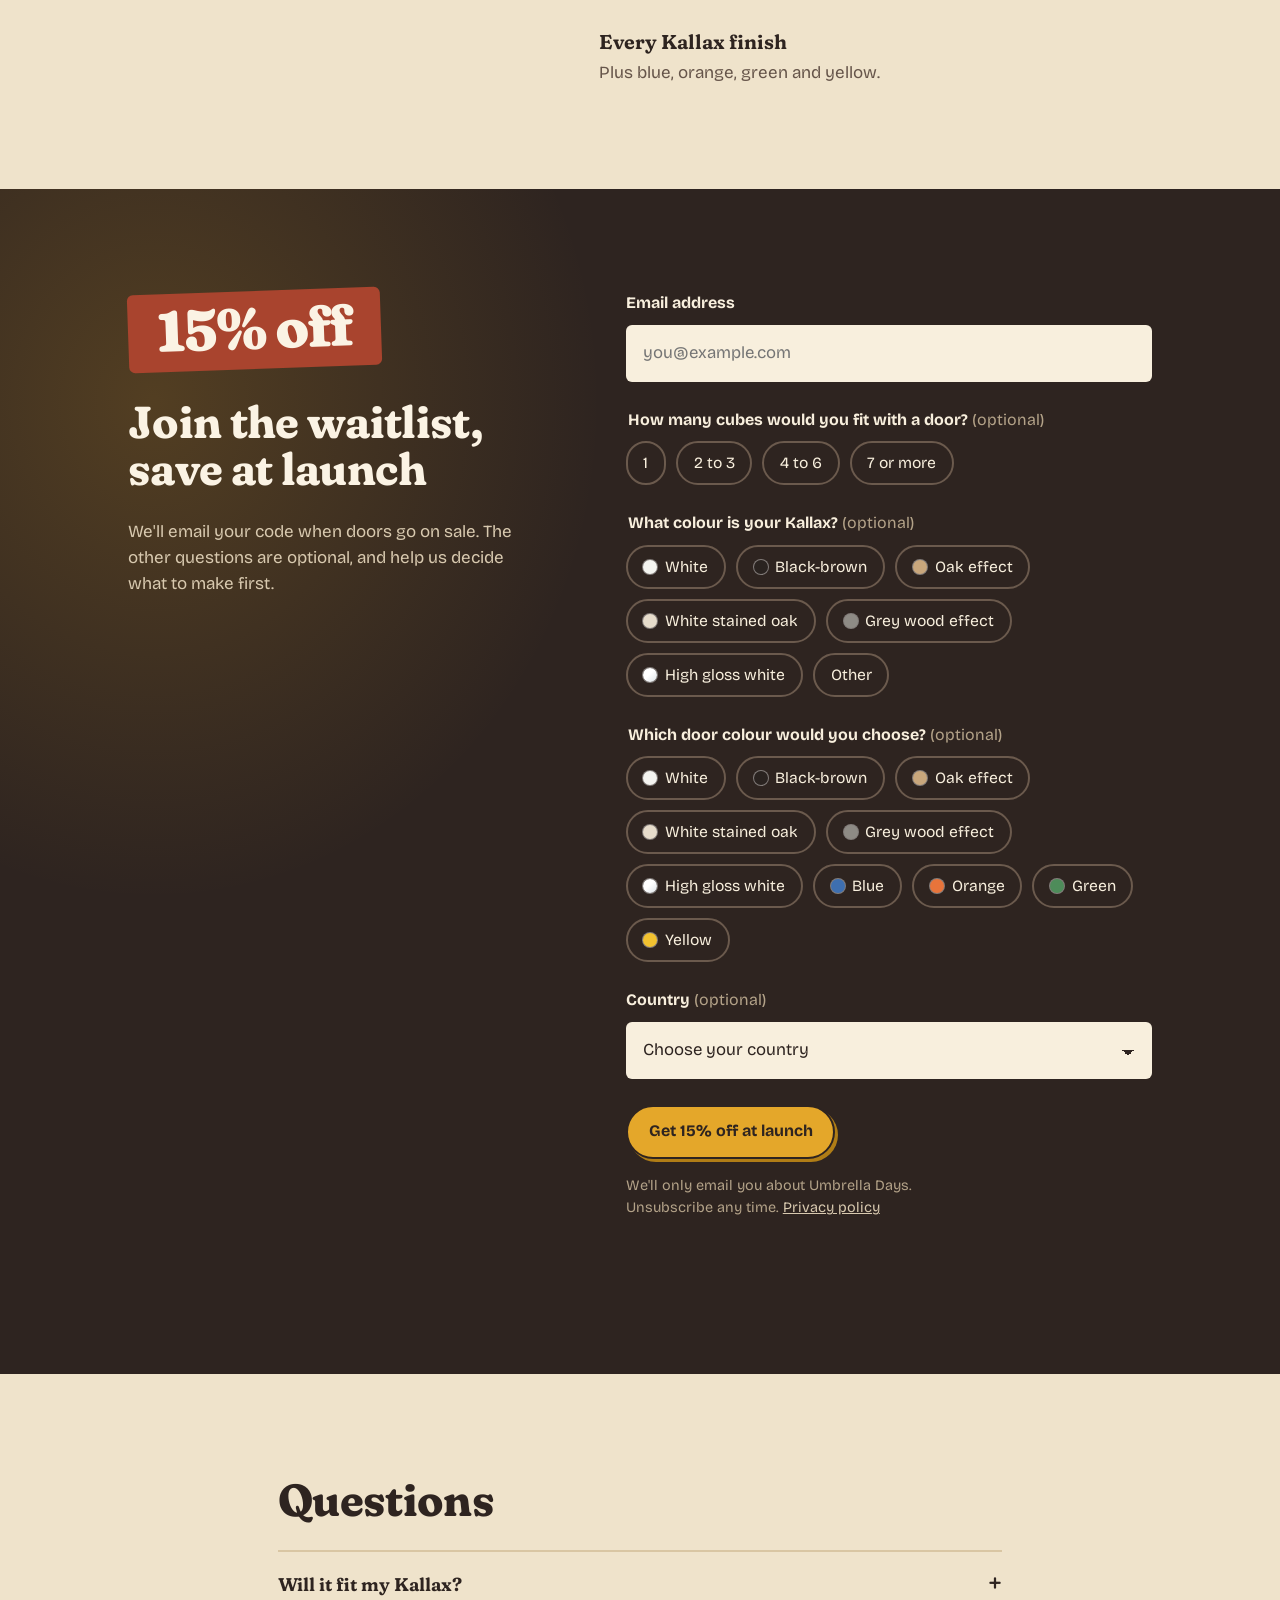
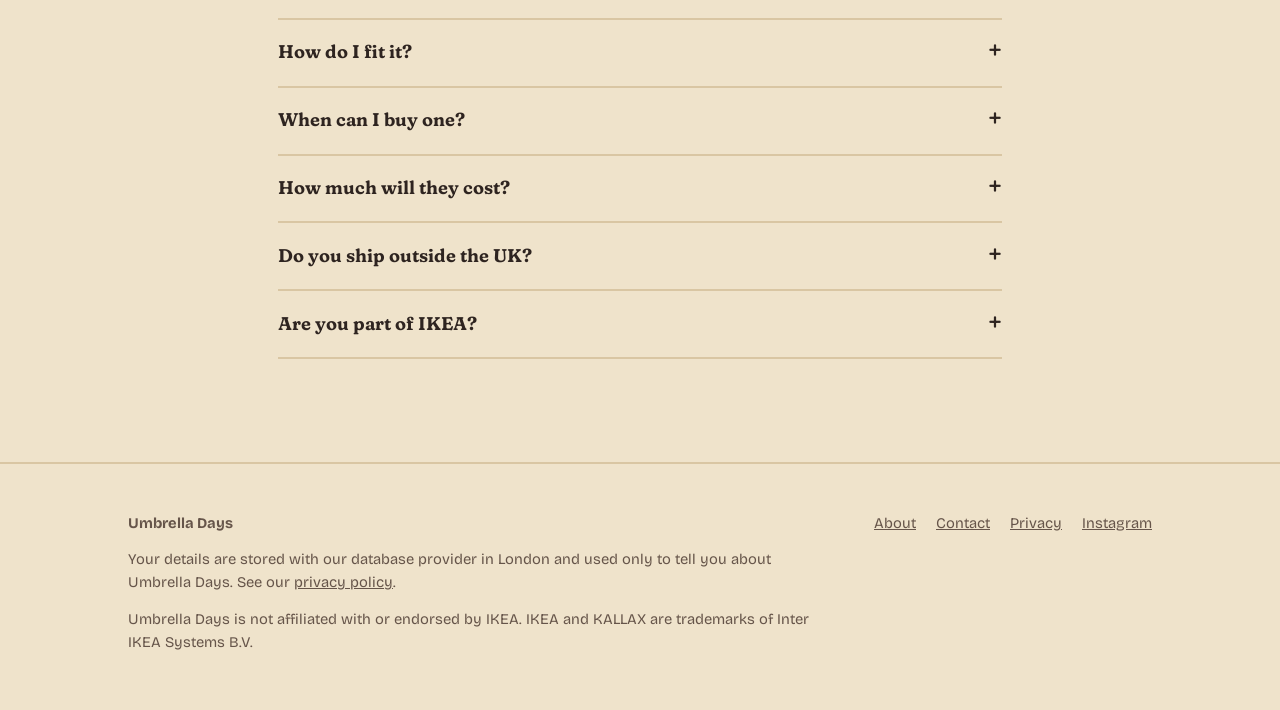
==== commit 3e185e3d: "Restyle the site with a cosy retro look Warm aged-paper palette, Fraunces (soft, 70s-curved serif) f" ====
--- a/index.html
+++ b/index.html
@@ -12,19 +12,23 @@
 <link rel="icon" href="data:image/svg+xml,%3Csvg xmlns='http://www.w3.org/2000/svg' viewBox='0 0 32 32'%3E%3Cpath d='M3 16a13 13 0 0 1 26 0z' fill='%23F2C230'/%3E%3Cpath d='M16 16v9a3 3 0 0 1-6 0' fill='none' stroke='%231F2A36' stroke-width='2.4' stroke-linecap='round'/%3E%3C/svg%3E">
 <link rel="preconnect" href="https://fonts.googleapis.com">
 <link rel="preconnect" href="https://fonts.gstatic.com" crossorigin>
-<link href="https://fonts.googleapis.com/css2?family=Bricolage+Grotesque:opsz,wght@12..96,400..800&display=swap" rel="stylesheet">
+<link href="https://fonts.googleapis.com/css2?family=Bricolage+Grotesque:opsz,wght@12..96,400..800&family=Fraunces:ital,opsz,wght,SOFT,WONK@0,9..144,400..900,0..100,0..1;1,9..144,400..900,0..100,0..1&display=swap" rel="stylesheet">
 <style>
   :root {
-    --rain: #DCE3E8;
-    --rain-deep: #C9D3DB;
-    --ink: #1F2A36;
-    --ink-soft: #4A5866;
+    /* Cosy retro palette: aged paper, warm brown-black ink, mustard, deep teal, brick */
+    --rain: #EFE3CB;
+    --rain-deep: #D9C6A3;
+    --ink: #2E2420;
+    --ink-soft: #66554A;
+    --cream: #F8EFDD;
+    --night: #2E2420;
+    --brick: #A9442E;
     --kallax: #F7F7F4;
     --kallax-edge: #E2E2DC;
     --cube-inside: #D9DBD6;
-    --yellow: #F2C230;
-    --yellow-deep: #DDAE1C;
-    --teal: #2F6F73;
+    --yellow: #E4A72A;
+    --yellow-deep: #B07D16;
+    --teal: #2F5F5C;
     --pink: #E48AA6;
     --vinyl: #262626;
     --error: #A3261B;
@@ -244,6 +248,68 @@
     html { scroll-behavior: auto; }
     .door, .btn, .chip span, summary::after { transition: none; }
   }
+
+  /* ---------- Cosy retro theme ---------- */
+  /* Paper grain over everything */
+  body::after {
+    content: ""; position: fixed; inset: 0; pointer-events: none; z-index: 100;
+    background-image: url("data:image/svg+xml;utf8,<svg xmlns='http://www.w3.org/2000/svg' width='220' height='220'><filter id='n'><feTurbulence type='fractalNoise' baseFrequency='.9' numOctaves='3' stitchTiles='stitch'/><feColorMatrix values='0 0 0 0 .18 0 0 0 0 .13 0 0 0 0 .09 0 0 0 .6 0'/></filter><rect width='100%' height='100%' filter='url(%23n)'/></svg>");
+    opacity: .2; mix-blend-mode: multiply;
+  }
+  /* Soft serif with 70s curves for headings */
+  h1, h2, h3, .brand, .why dt, summary, .steps li::before, .waitlist .intro .offer, .success h3, .sticker {
+    font-family: "Fraunces", Georgia, serif;
+    font-variation-settings: "SOFT" 100, "WONK" 1;
+  }
+  h1 { font-weight: 700; letter-spacing: -0.02em; line-height: 1; }
+  h2 { font-weight: 700; letter-spacing: -0.015em; }
+  h3, .why dt, summary { font-weight: 650; letter-spacing: 0; }
+  .brand { font-style: italic; font-weight: 700; font-size: 1.3rem; letter-spacing: -0.01em; }
+  .steps li::before { font-weight: 700; font-style: italic; color: var(--brick); }
+
+  /* Warm lamp glow behind the hero */
+  .hero { background: radial-gradient(ellipse 55% 75% at 82% 35%, rgba(228,167,42,.24), transparent 70%); }
+
+  /* Chunky record-shop buttons */
+  .btn {
+    border: 2px solid var(--ink); box-shadow: 3px 3px 0 var(--ink);
+  }
+  .btn:hover { transform: translate(-1px, -1px); box-shadow: 4px 4px 0 var(--ink); }
+  .btn:active { transform: translate(2px, 2px); box-shadow: 1px 1px 0 var(--ink); }
+
+  /* Sale sticker slapped on the shelf */
+  .hero-visual { position: relative; }
+  .sticker {
+    position: absolute; top: -34px; right: -18px; z-index: 3;
+    width: 106px; height: 106px; border-radius: 50%;
+    display: grid; place-items: center; text-align: center;
+    background: var(--brick); color: #FBF3E4;
+    font-weight: 800; font-size: 2rem; line-height: .9;
+    transform: rotate(12deg);
+    box-shadow: 0 8px 16px -8px rgba(46,36,32,.55);
+  }
+  .sticker::before { content: ""; position: absolute; inset: 6px; border-radius: 50%; border: 1.5px dashed rgba(251,243,228,.65); }
+  .sticker small { display: block; margin-top: 5px; font-family: "Bricolage Grotesque", system-ui, sans-serif; font-size: .64rem; font-weight: 700; letter-spacing: .01em; line-height: 1.1; }
+  @media (max-width: 860px) { .sticker { top: -30px; right: -4px; width: 88px; height: 88px; font-size: 1.65rem; } }
+
+  /* Sections */
+  .steps { background: var(--cream); border-block: 2px solid var(--rain-deep); }
+  .waitlist {
+    background: radial-gradient(ellipse 50% 60% at 12% 18%, rgba(228,167,42,.2), transparent 70%), var(--night);
+    color: var(--cream);
+  }
+  .waitlist h2 { color: #FBF3E4; }
+  .waitlist .intro p, .success p { color: #D8C9AF; }
+  .optional, .consent { color: #B3A288; }
+  .consent a { color: #D8C9AF; }
+  .chip span { border-color: #6B5A4D; }
+  input[type=email], select { background-color: var(--cream); }
+  .waitlist .btn { border-color: var(--ink); box-shadow: 3px 3px 0 var(--yellow-deep); }
+  .waitlist .btn:hover { box-shadow: 4px 4px 0 var(--yellow-deep); }
+  .waitlist .btn:active { box-shadow: 1px 1px 0 var(--yellow-deep); }
+  .waitlist .intro .offer { font-weight: 800; background: var(--brick); color: #FBF3E4; }
+  .kallax { box-shadow: 0 1px 0 var(--frame-edge) inset, 0 30px 50px -28px rgba(46,36,32,.55), 0 0 0 1px var(--frame-edge); }
+  footer { border-top: 2px solid var(--rain-deep); }
 </style>
 </head>
 <body>
@@ -272,6 +338,7 @@
         <p class="hero-note">Waitlist members get 15% off at launch.</p>
       </div>
       <div class="hero-visual">
+      <div class="sticker" aria-hidden="true"><span>15%<small>off at launch</small></span></div>
       <div class="kallax" role="img" aria-label="Illustration of an eight-cube Kallax unit with doors on four of the cubes, each door displaying a record sleeve. The other four cubes are open, with records stored on their edges.">
         <!-- Top row -->
         <div class="cube"><div class="spines" style="--shift:0%"></div><button class="door" type="button" tabindex="-1" aria-hidden="true"><span class="sleeve">
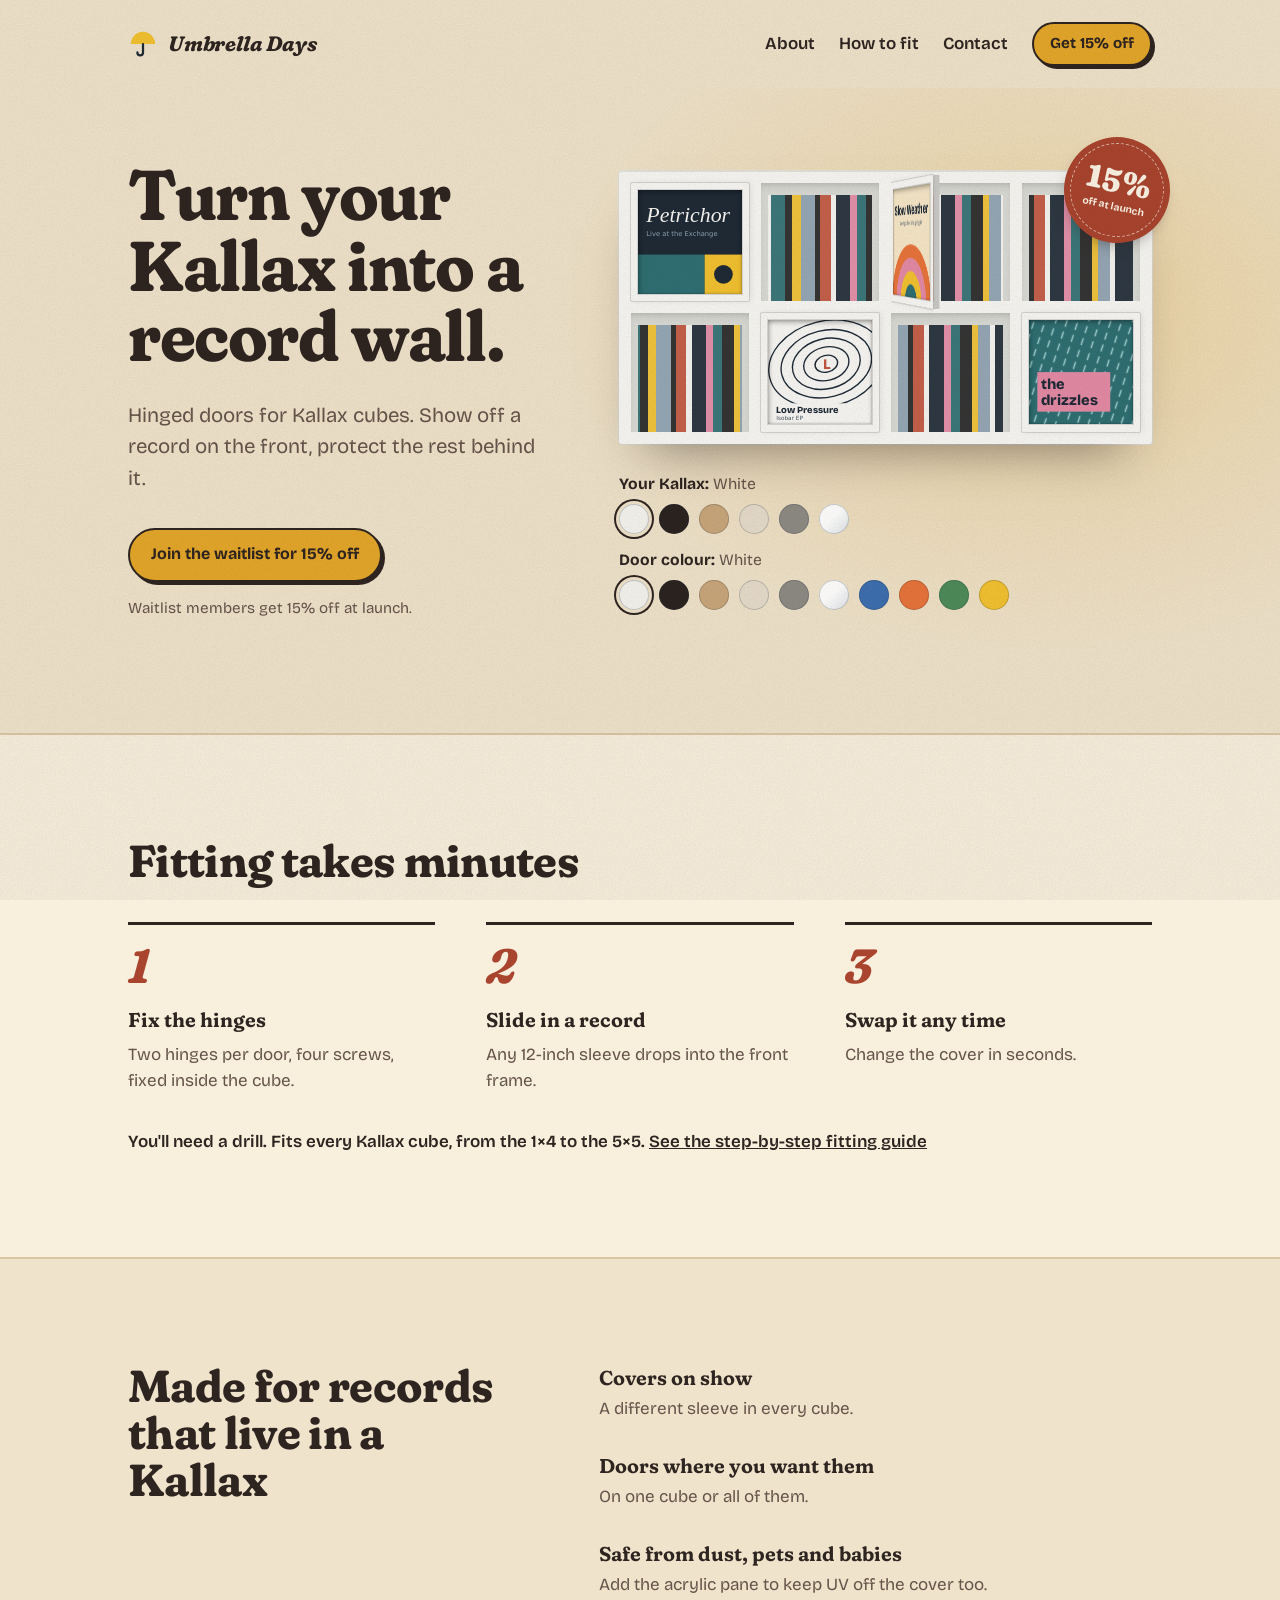
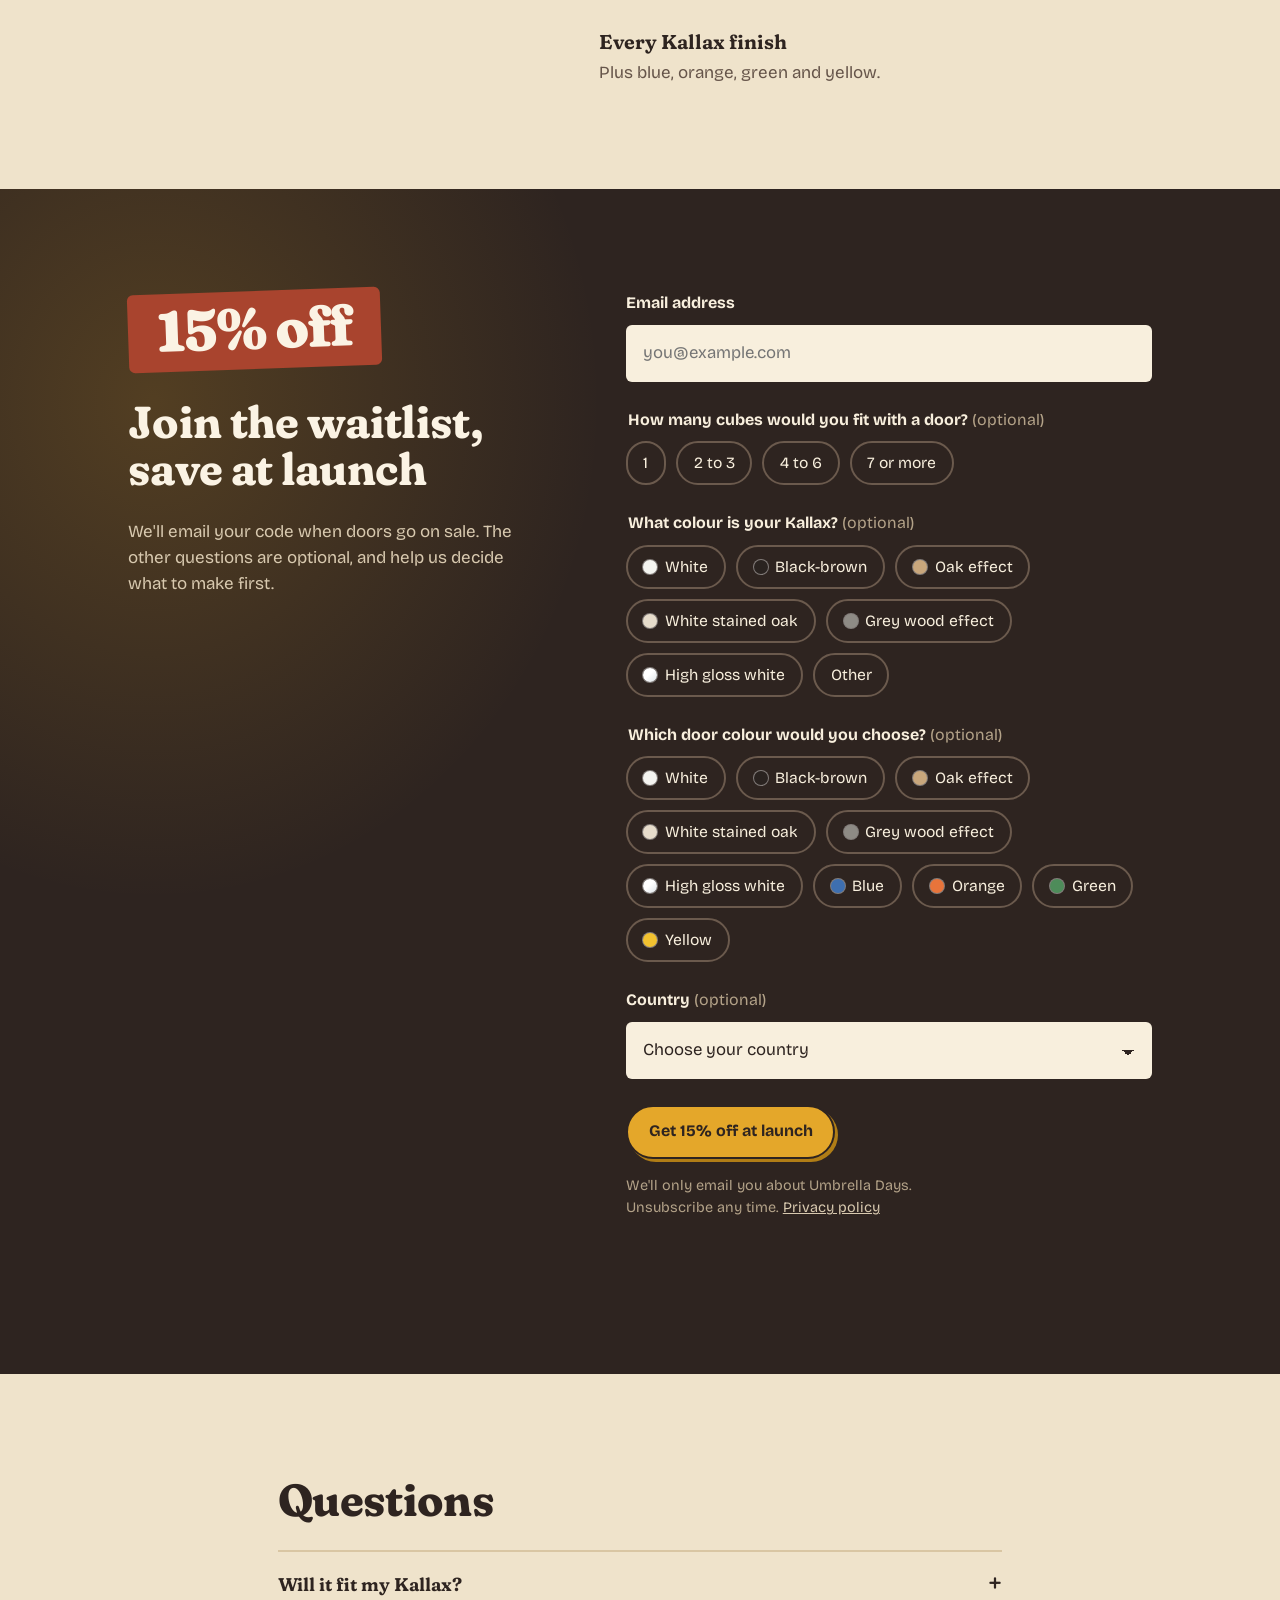
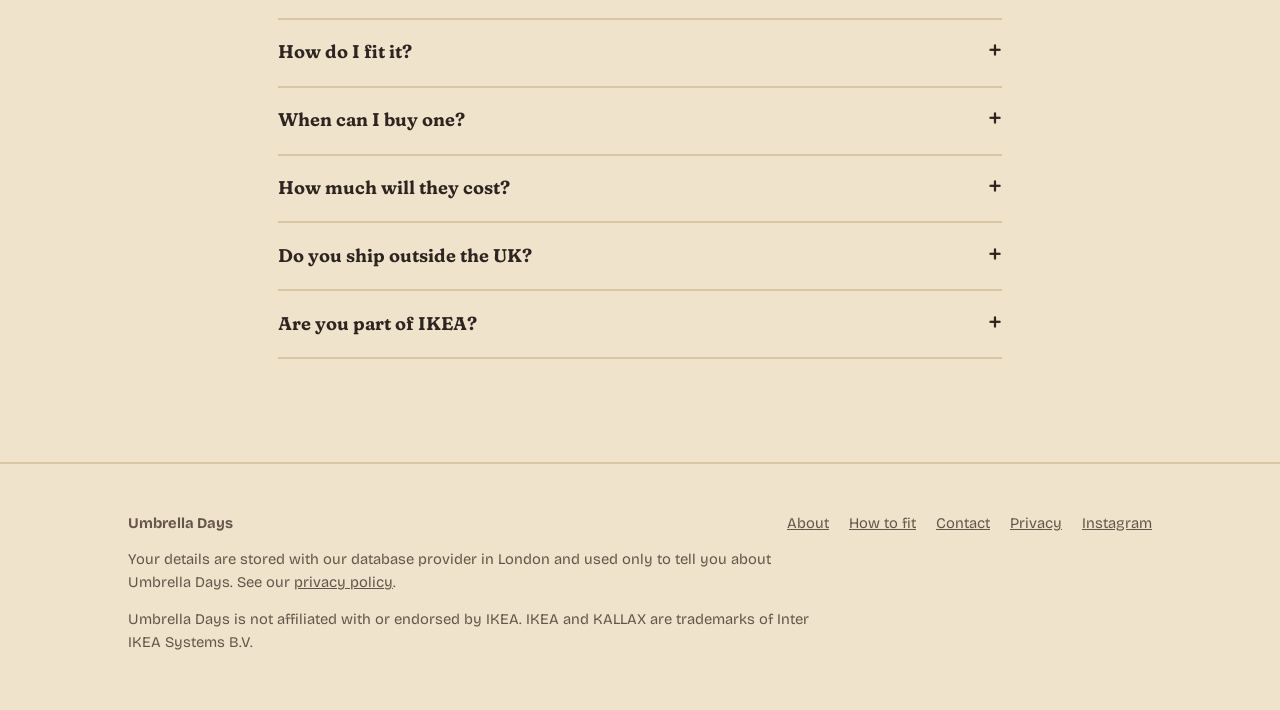
==== commit 295e7287: "Add illustrated fitting guide at /install Five illustrated steps (choose a side, mark the holes with" ====
--- a/index.html
+++ b/index.html
@@ -322,6 +322,7 @@
     </a>
     <nav class="site-nav" aria-label="Main">
       <a class="text-link" href="/about/">About</a>
+      <a class="text-link hide-sm" href="/install/">How to fit</a>
       <a class="text-link hide-sm" href="/contact/">Contact</a>
       <a class="btn btn-small" href="#waitlist">Get 15% off</a>
     </nav>
@@ -436,7 +437,7 @@
         <li><h3>Slide in a record</h3><p>Any 12-inch sleeve drops into the front frame.</p></li>
         <li><h3>Swap it any time</h3><p>Change the cover in seconds.</p></li>
       </ol>
-      <p class="install-note">You'll need a drill. Fits every Kallax cube, from the 1×4 to the 5×5.</p>
+      <p class="install-note">You'll need a drill. Fits every Kallax cube, from the 1×4 to the 5×5. <a href="/install/">See the step-by-step fitting guide</a></p>
     </div>
   </section>
 
@@ -585,6 +586,7 @@
       <strong>Umbrella Days</strong>
       <nav class="foot-links" aria-label="Footer">
         <a href="/about/">About</a>
+        <a href="/install/">How to fit</a>
         <a href="/contact/">Contact</a>
         <a href="/privacy/">Privacy</a>
         <a href="https://www.instagram.com/umbrella.days/" rel="noopener">Instagram</a>
